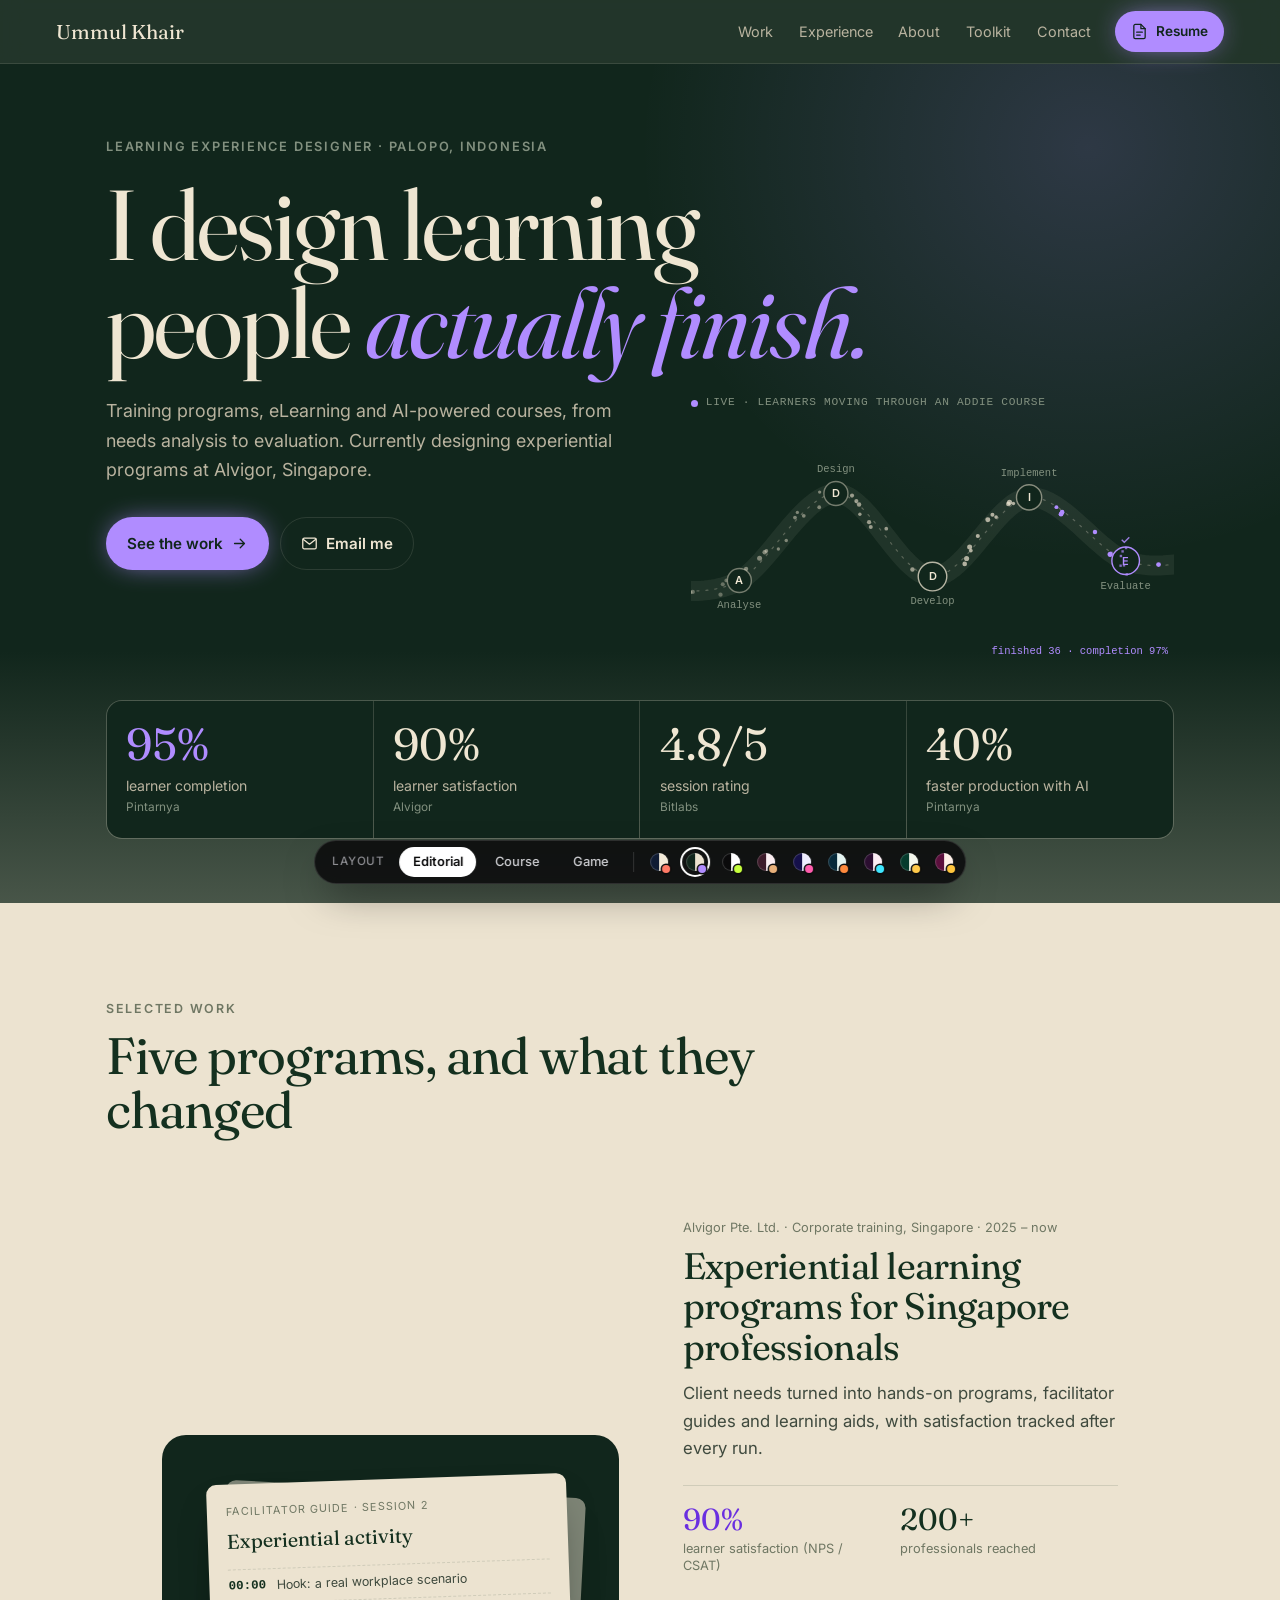
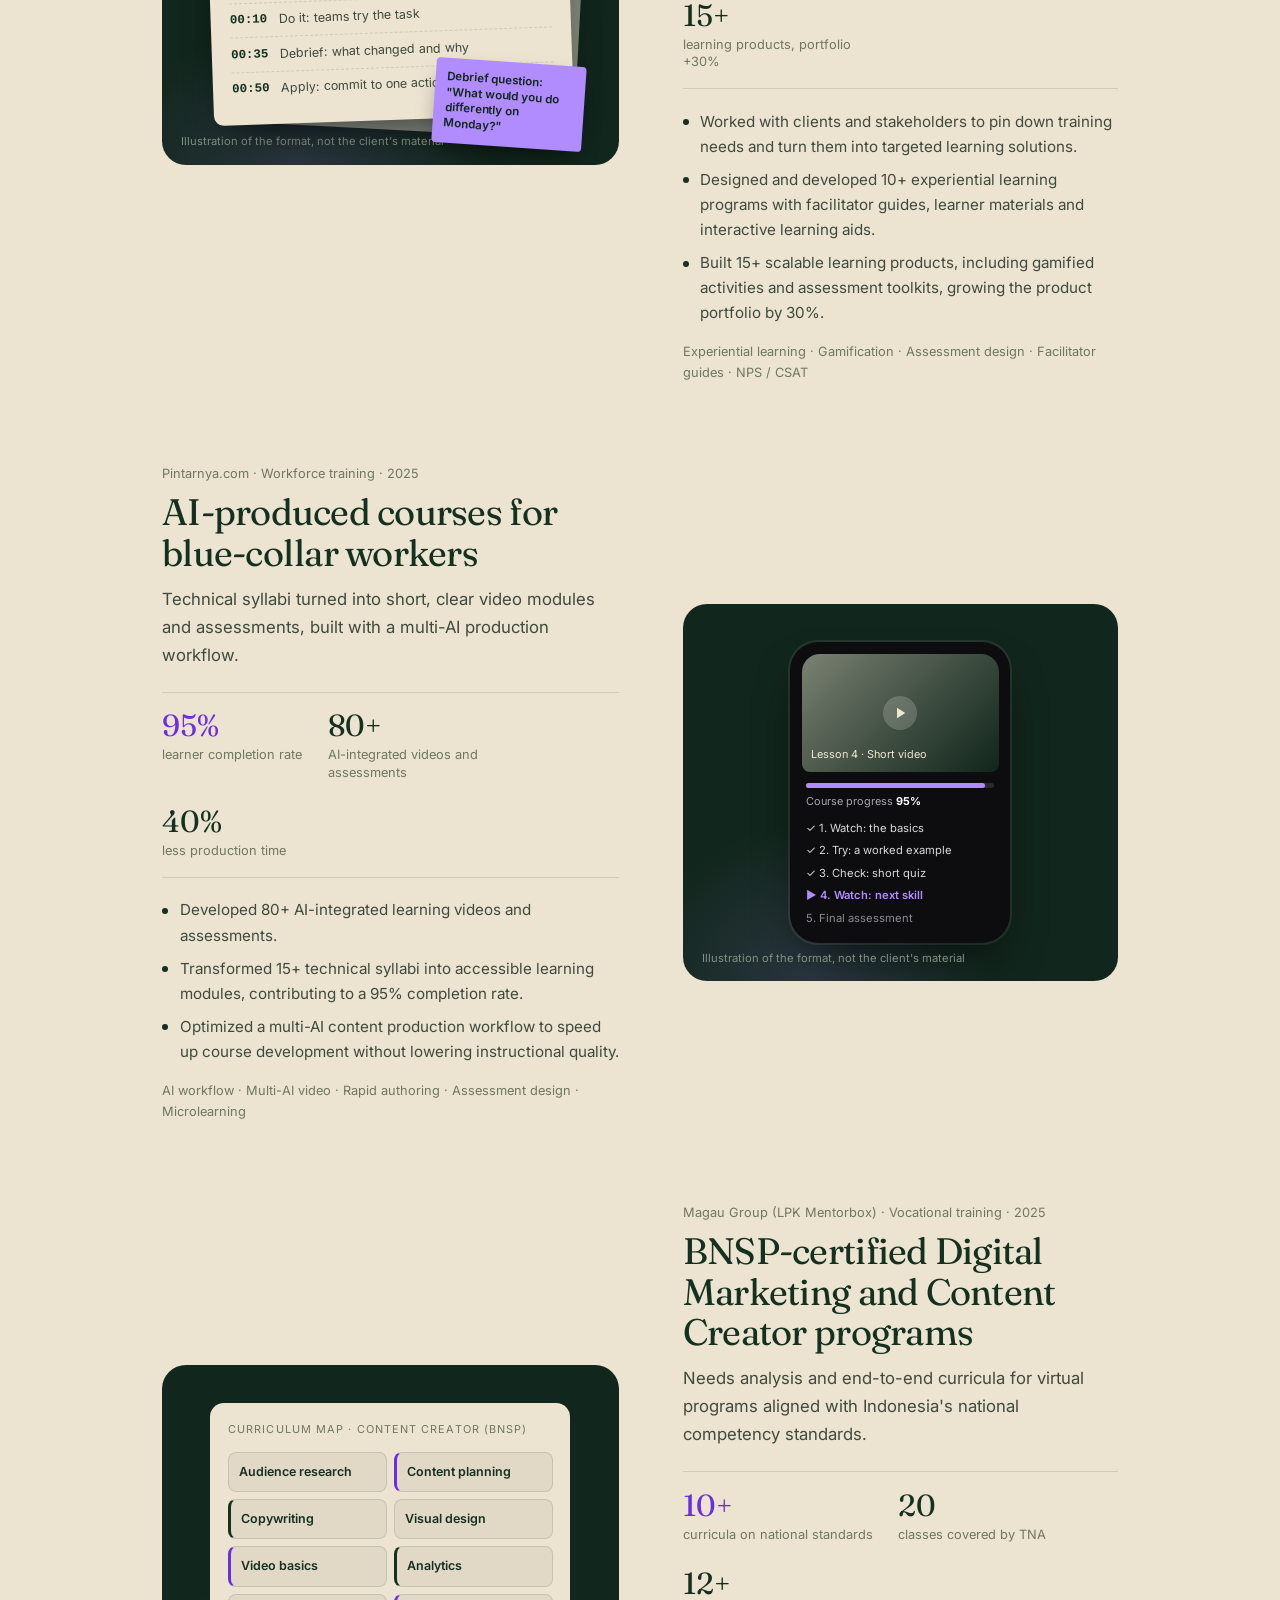
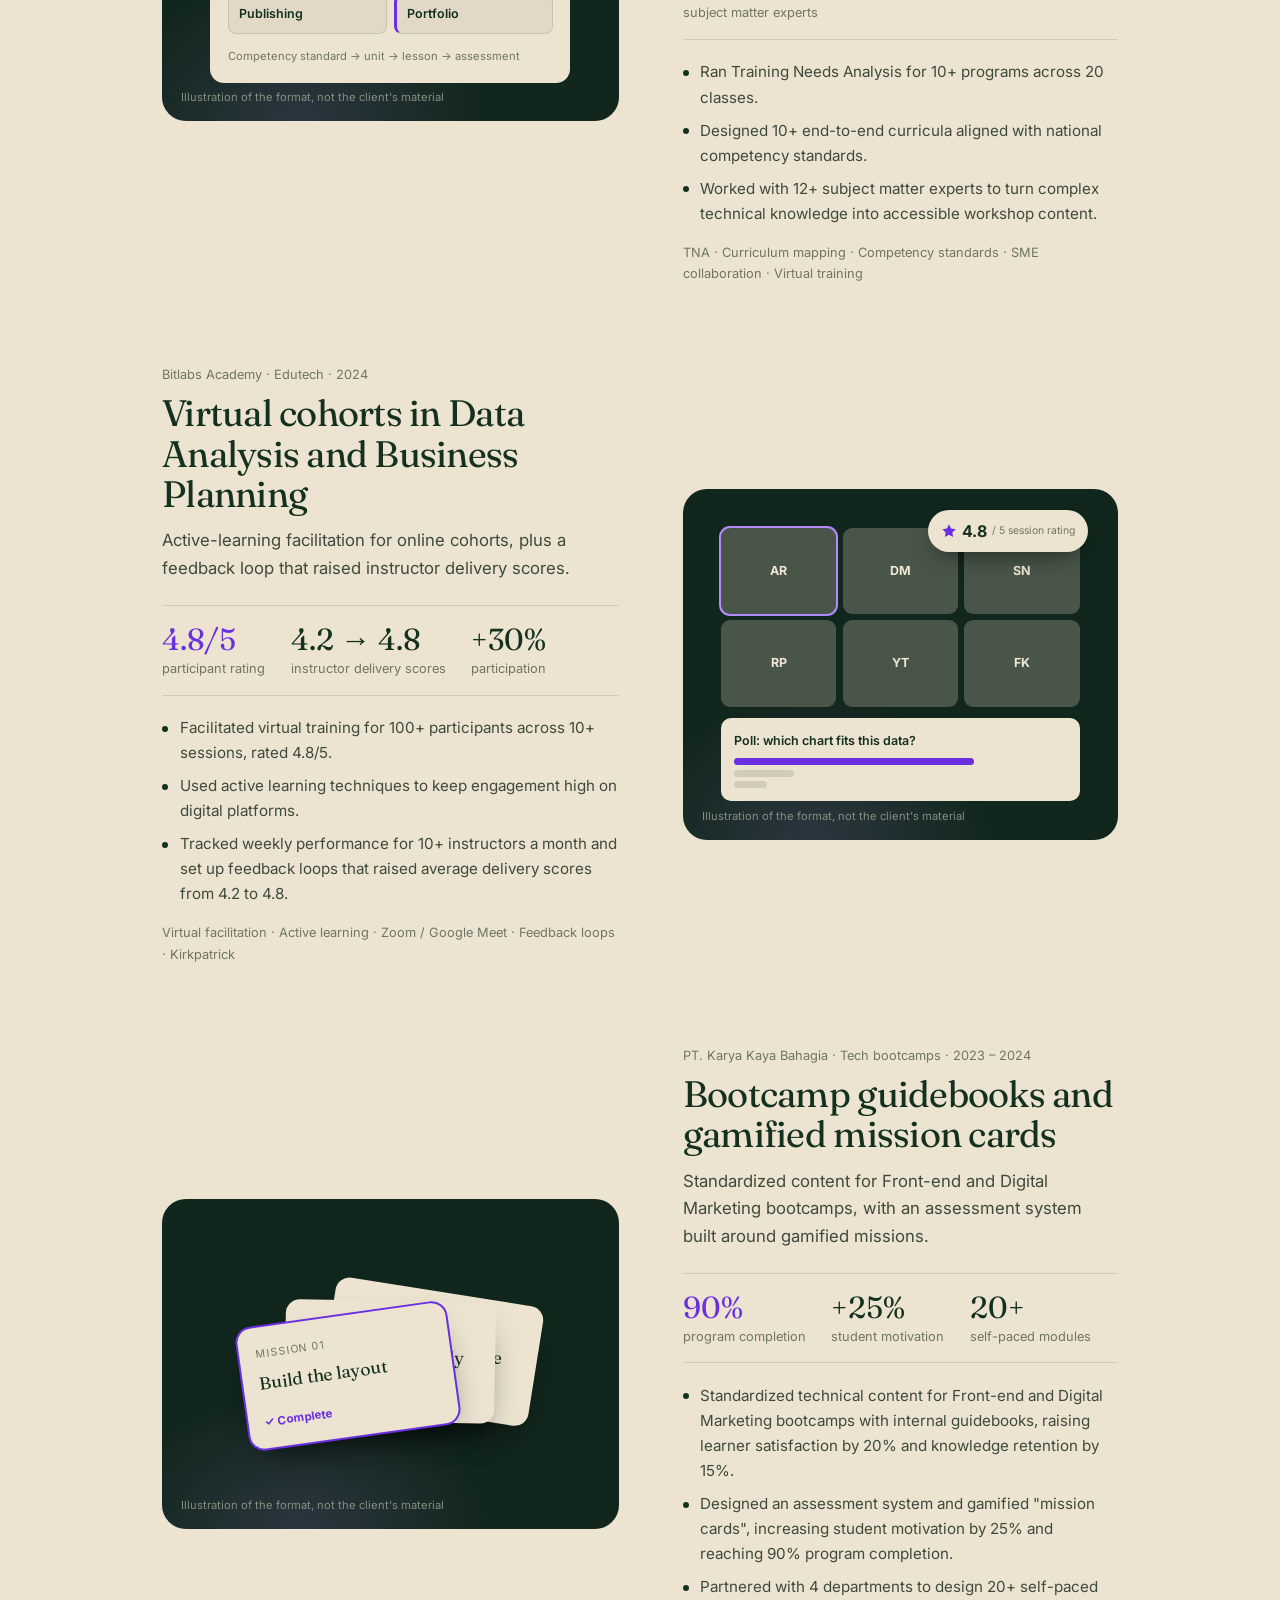
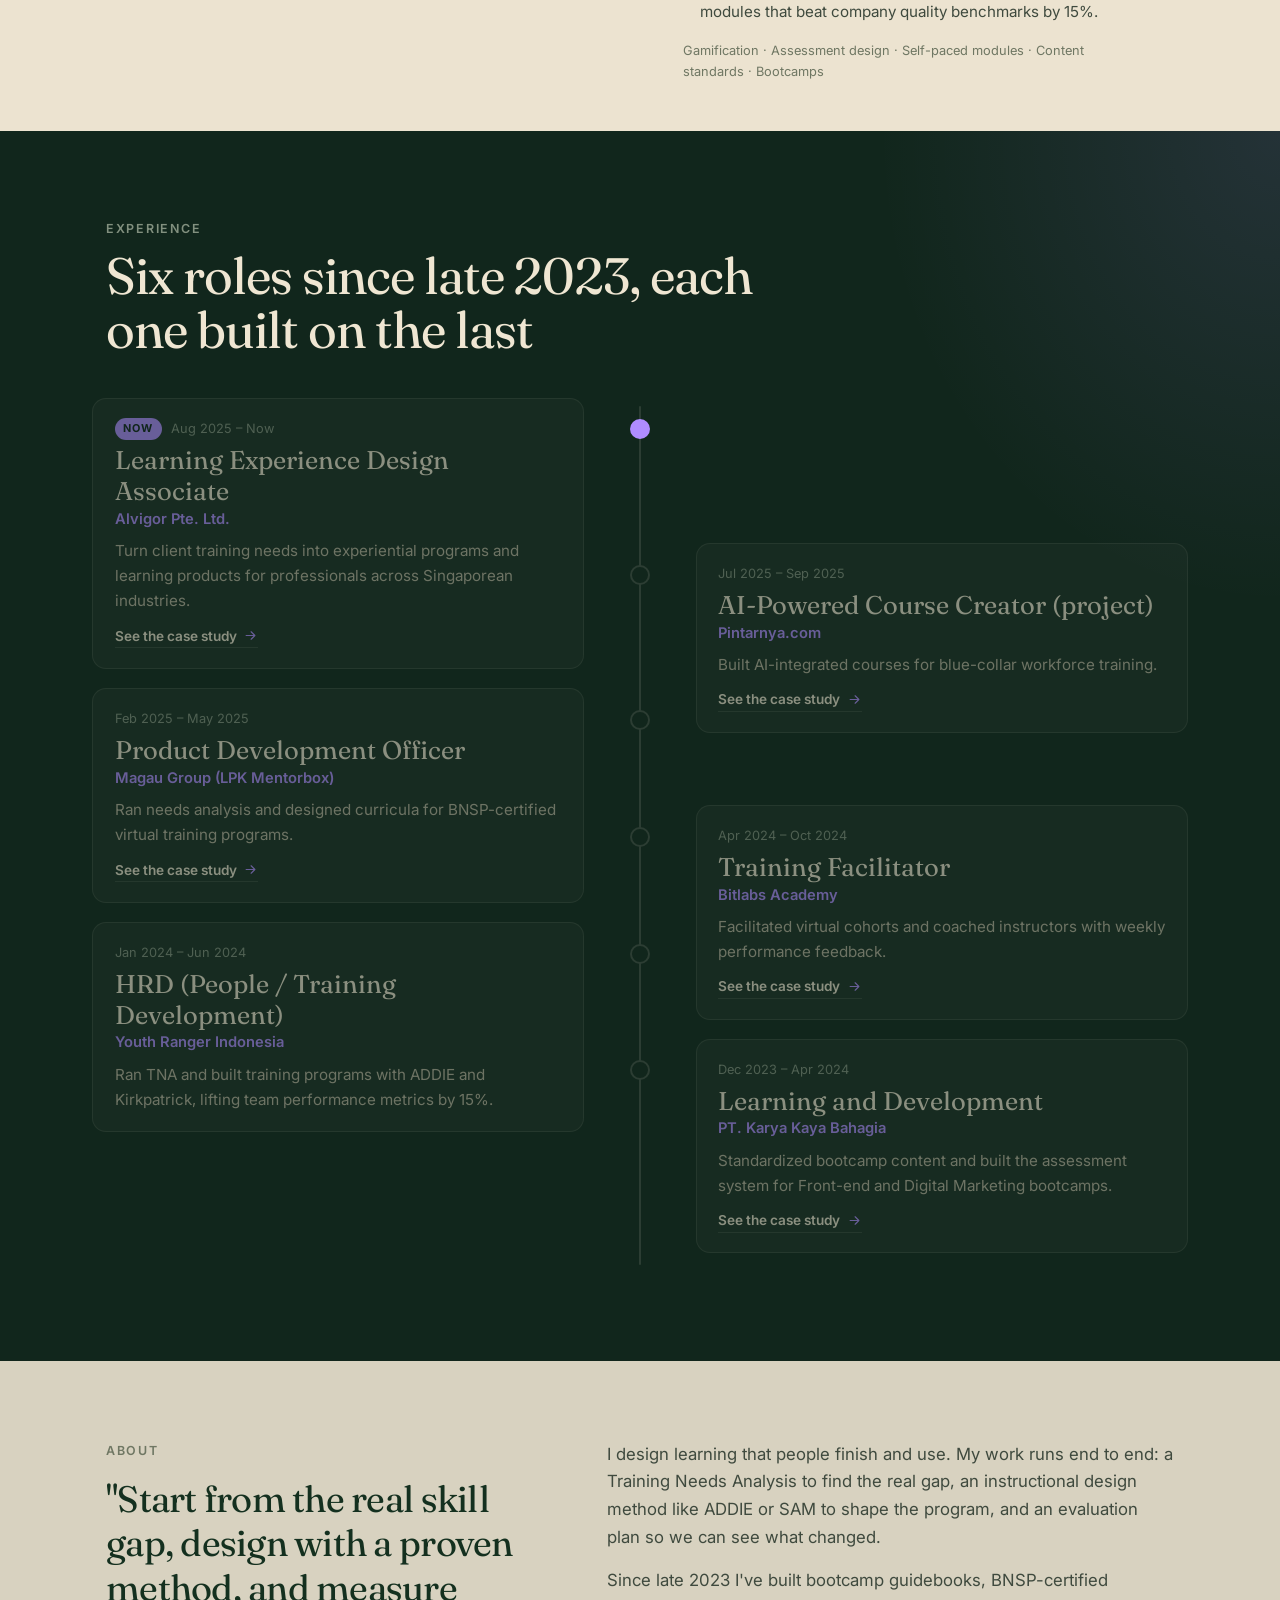
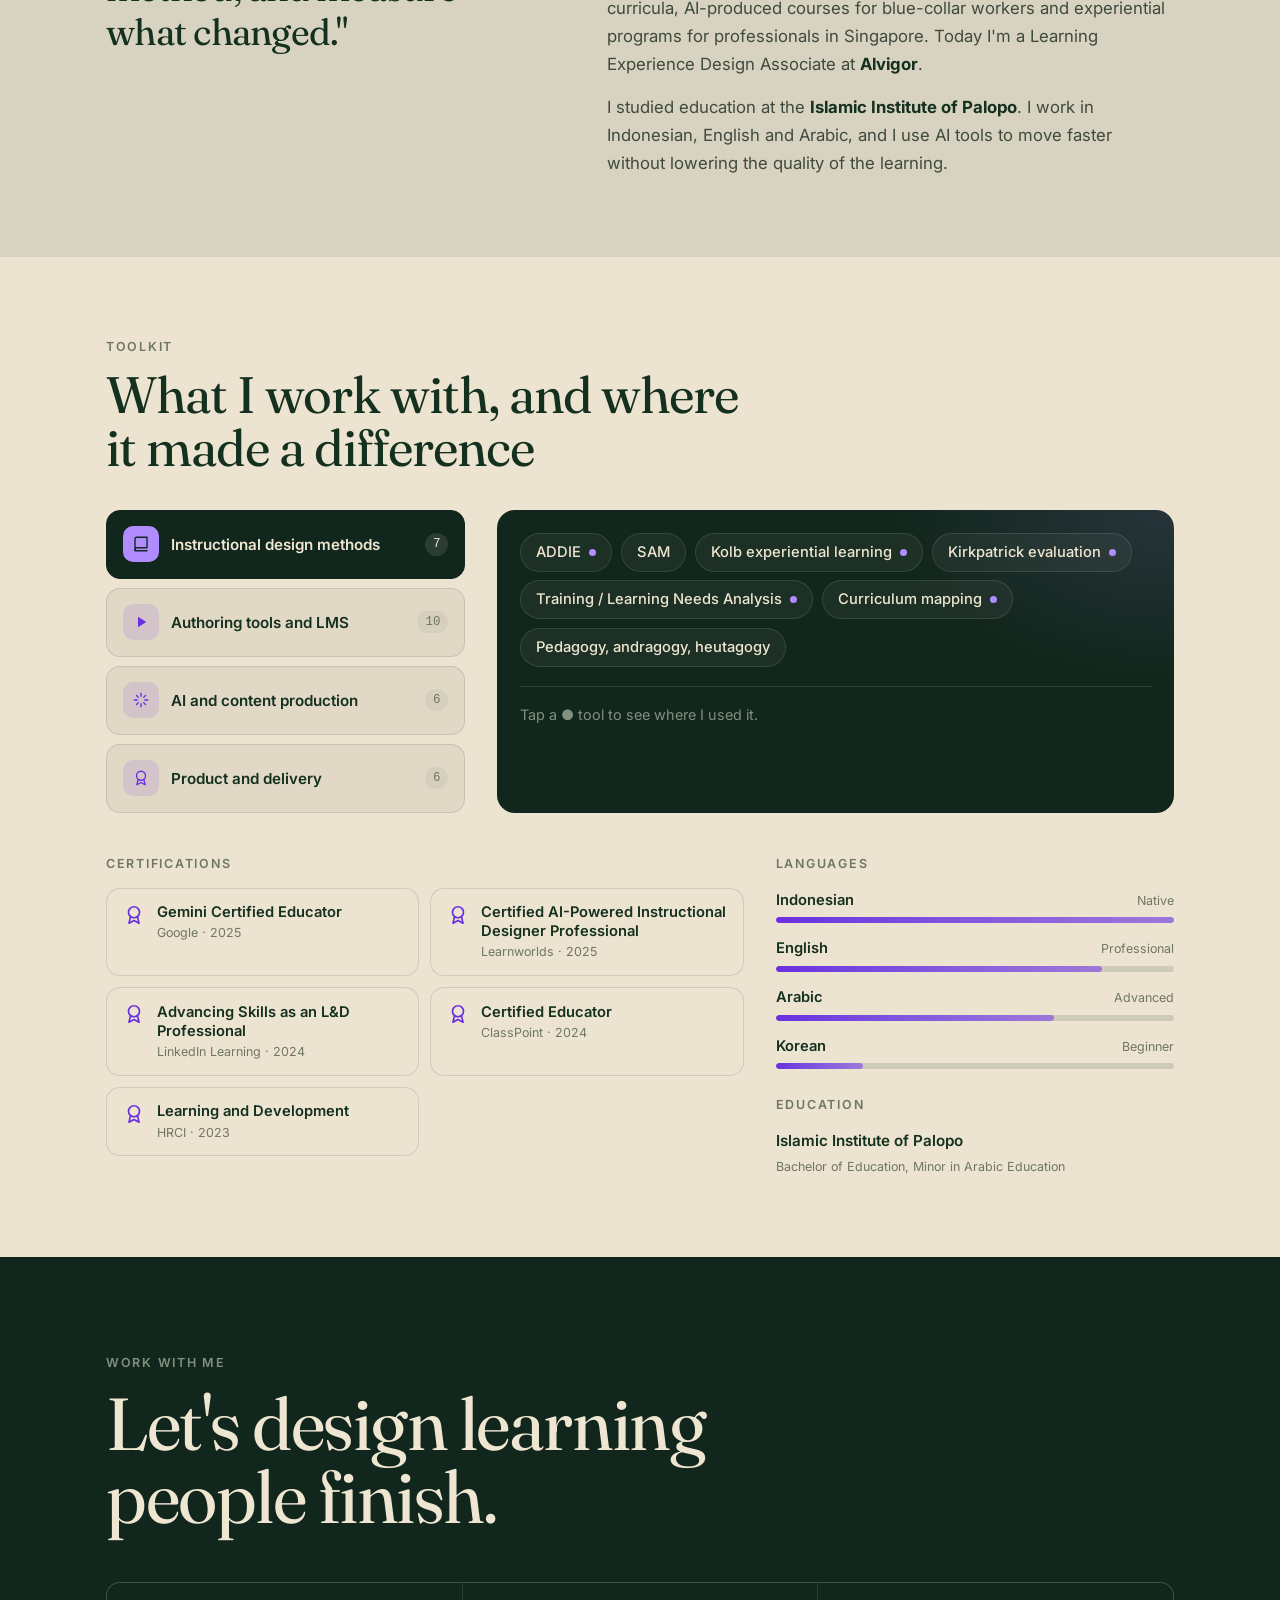
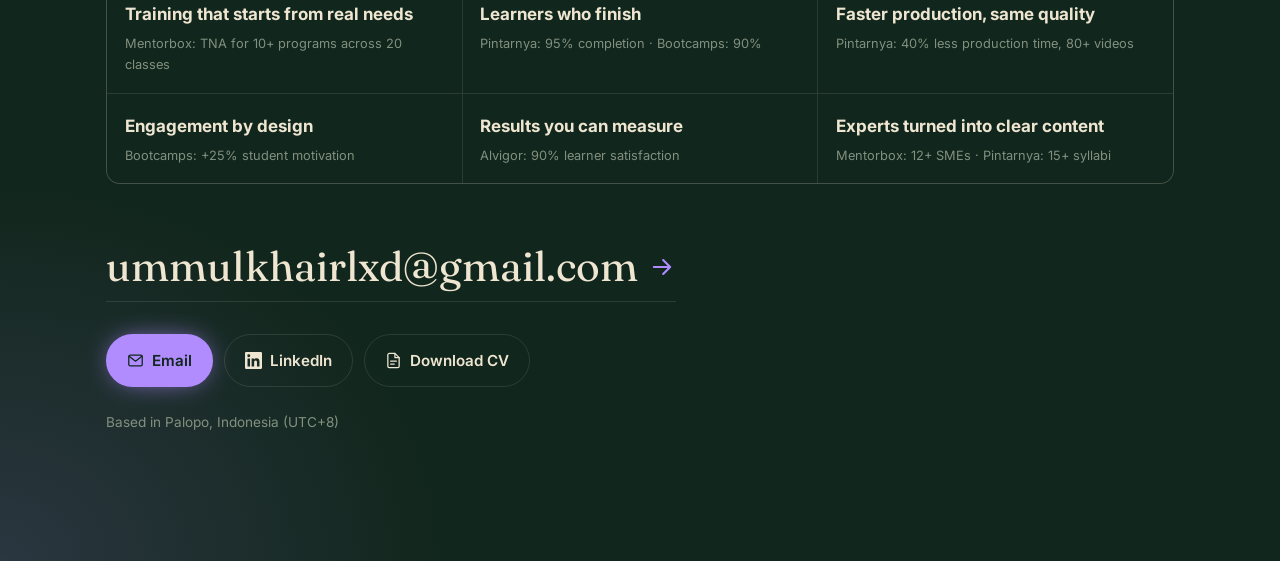
==== index.html @ d89ae387 "Ummul Khair portfolio: Editorial, Course and Game layouts with colour themes" ====
<!DOCTYPE html>
<html lang="en">
<head>
<meta charset="utf-8">
<meta name="viewport" content="width=device-width, initial-scale=1, viewport-fit=cover">
<title>Ummul Khair | Learning Experience Designer</title>
<meta name="description" content="Ummul Khair is a learning experience designer who builds training programs, eLearning and AI-powered courses, from needs analysis to evaluation, with 95% completion and 90% learner satisfaction on recent programs.">
<meta name="author" content="Ummul Khair">
<meta property="og:type" content="website">
<meta property="og:title" content="Ummul Khair | Learning Experience Designer">
<meta property="og:description" content="Ummul Khair is a learning experience designer who builds training programs, eLearning and AI-powered courses, from needs analysis to evaluation, with 95% completion and 90% learner satisfaction on recent programs.">
<meta name="theme-color" content="#11261c">
<script>try{var m=location.search.match(/[?&]palette=([a-z]+)/),p=m?m[1]:localStorage.getItem("palette");if(p)document.documentElement.dataset.palette=p}catch(e){}</script>
<link rel="icon" href="favicon.svg" type="image/svg+xml">
<link rel="preconnect" href="https://fonts.googleapis.com">
<link rel="preconnect" href="https://fonts.gstatic.com" crossorigin>
<link href="https://fonts.googleapis.com/css2?family=Fraunces:opsz,wght@9..144,400;9..144,600&family=Inter:wght@400;500;600;700&display=swap" rel="stylesheet">
<link rel="stylesheet" href="assets/css/tokens.css?v=14">
<link rel="stylesheet" href="assets/css/editorial.css?v=14">
</head>
<body data-page="index">
<a class="skip" href="#main">Skip to content</a>
<div id="app" class="editorial"></div>
<noscript><p style="text-align:center;padding:2rem">This site needs JavaScript to show its content. Email <a href="mailto:ummulkhairlxd@gmail.com">ummulkhairlxd@gmail.com</a>.</p></noscript>
<script src="assets/js/content.js?v=14" defer></script>
<script src="assets/js/kit.js?v=14" defer></script>
<script src="assets/js/editorial.js?v=14" defer></script>
<script src="assets/js/pathfx.js?v=14" defer></script>
<script src="assets/js/switcher.js?v=14" defer></script>
</body>
</html>
---- assets/css/tokens.css ----
/* Shared colour themes for every layout. Each palette: ~90% a dark and a light colour, ~10% one accent.
   --sig-d is the accent on dark surfaces, --sig-l the accent on light ones. Switch with data-palette on <html>. */
:root,:root[data-palette="forest"]{--dark:#11261c;--light:#ece3d0;--sig-d:#b08cff;--sig-l:#6a2fe0;--d-head:#efe6d2;--d-text:#b9b39f;--d-dim:#82907f;--l-head:#14301f;--l-text:#3f4a3e;--l-dim:#6f7763}
:root[data-palette="navy"]{--dark:#0f1b33;--light:#f3ead8;--sig-d:#ff7a66;--sig-l:#d24a33;--d-head:#f3ead8;--d-text:#b8bccb;--d-dim:#7f88a0;--l-head:#0f1b33;--l-text:#3e4659;--l-dim:#6e7486}
:root[data-palette="mulberry"]{--dark:#3d1a2a;--light:#fbedf1;--sig-d:#e8b07a;--sig-l:#94592a;--d-head:#fbedf1;--d-text:#e2c3cf;--d-dim:#b38f9e;--l-head:#3d1a2a;--l-text:#5c3444;--l-dim:#7d5666}
:root[data-palette="indigo"]{--dark:#15104a;--light:#efedff;--sig-d:#ff5cad;--sig-l:#c8166e;--d-head:#efedff;--d-text:#bfbcd7;--d-dim:#9390b3;--l-head:#15104a;--l-text:#3c386b;--l-dim:#68648f}
:root[data-palette="ocean"]{--dark:#06293a;--light:#e5f5f2;--sig-d:#ff8a3d;--sig-l:#b8400b;--d-head:#e5f5f2;--d-text:#b4c8ca;--d-dim:#879fa5;--l-head:#06293a;--l-text:#2e4e5b;--l-dim:#526e79}
:root[data-palette="plum"]{--dark:#2b0e30;--light:#fcedf4;--sig-d:#3ee6ff;--sig-l:#0b6f86;--d-head:#fcedf4;--d-text:#cebcc9;--d-dim:#a48fa2;--l-head:#2b0e30;--l-text:#513653;--l-dim:#7a637a}
:root[data-palette="emerald"]{--dark:#053b2d;--light:#f4f7ec;--sig-d:#ffc94a;--sig-l:#8a5d00;--d-head:#f4f7ec;--d-text:#bfcec2;--d-dim:#90a89c;--l-head:#053b2d;--l-text:#305d4f;--l-dim:#51776a}
:root[data-palette="raspberry"]{--dark:#5c0f3d;--light:#fff0e8;--sig-d:#ffc53d;--sig-l:#9a5200;--d-head:#fff0e8;--d-text:#dbbfc2;--d-dim:#bb92a0;--l-head:#5c0f3d;--l-text:#79385c;--l-dim:#935c77}
:root[data-palette="mono"]{--dark:#0a0a0b;--light:#ffffff;--sig-d:#c6ff3d;--sig-l:#4d7c0f;--d-head:#f5f5f5;--d-text:#a8a8ad;--d-dim:#707076;--l-head:#0a0a0b;--l-text:#3b3b40;--l-dim:#76767c}
:root{
  --m2:color-mix(in oklab,var(--dark) 72%,var(--light));
  --m3:color-mix(in oklab,var(--dark) 48%,var(--light));
  --m5:color-mix(in oklab,var(--dark) 10%,var(--light));
  --d-line:color-mix(in srgb,var(--d-head) 12%,transparent);
  --l-line:color-mix(in srgb,var(--l-head) 13%,transparent);
  --d-raise:color-mix(in srgb,var(--d-head) 5%,transparent);
  --l-raise:color-mix(in srgb,var(--l-head) 5%,transparent);
}

/* the review bar: switch layout and colour theme (shared by all four layouts) */
.lay-bar{position:fixed;left:50%;bottom:16px;z-index:200;transform:translateX(-50%);display:flex;align-items:center;gap:.35rem;max-width:calc(100% - 24px);
  padding:.35rem;border-radius:999px;background:color-mix(in srgb,#0b0b0c 88%,transparent);border:1px solid rgba(255,255,255,.12);
  box-shadow:0 18px 40px -12px rgba(0,0,0,.55);backdrop-filter:blur(10px);-webkit-backdrop-filter:blur(10px);
  font:500 .8rem/1 Inter,system-ui,sans-serif;color:#e8e8e8;overflow-x:auto;scrollbar-width:none}
.lay-bar::-webkit-scrollbar{display:none}
.lay-bar .lb-k{padding:0 .5rem 0 .7rem;color:#8d8d92;white-space:nowrap;font-size:.72rem;text-transform:uppercase;letter-spacing:.08em}
.lay-bar a{flex:none;padding:.55rem .85rem;border-radius:999px;color:#cfcfd3;text-decoration:none;white-space:nowrap}
.lay-bar a:hover{background:rgba(255,255,255,.08);color:#fff}
.lay-bar a[aria-current="page"]{background:#fff;color:#0b0b0c;font-weight:600}
.lay-bar .lb-sep{flex:none;width:1px;height:20px;margin:0 .3rem;background:rgba(255,255,255,.14)}
.lay-bar button{flex:none;display:grid;place-items:center;width:30px;height:30px;padding:0;border-radius:50%;border:2px solid transparent;background:none;cursor:pointer}
.lay-bar button[aria-pressed="true"]{border-color:#fff}
.lay-bar button i{display:block;width:18px;height:18px;border-radius:50%;background:linear-gradient(90deg,var(--d) 0 50%,var(--l) 50% 100%);box-shadow:inset 0 0 0 1px rgba(255,255,255,.2);position:relative}
.lay-bar button i::after{content:"";position:absolute;right:-2px;bottom:-2px;width:8px;height:8px;border-radius:50%;background:var(--s);box-shadow:0 0 0 1.5px #0b0b0c}
@media (max-width:560px){.lay-bar .lb-k{display:none}.lay-bar a{padding:.5rem .65rem}}

/* "Learning path" animation (pathfx.js) on the Course, Editorial and Game layouts */
.lp-wrap{position:relative;margin:1.6rem 0;cursor:crosshair}
.lp-wrap canvas{display:block;width:100%;height:190px}
.lp-cap{display:flex;align-items:center;gap:.5rem;margin:0 0 .4rem;font:500 .7rem/1.2 ui-monospace,"SF Mono",Menlo,Consolas,monospace;letter-spacing:.06em;text-transform:uppercase;color:var(--d-dim)}
.lp-cap i{width:7px;height:7px;border-radius:50%;background:var(--sig-d);box-shadow:0 0 0 0 color-mix(in srgb,var(--sig-d) 60%,transparent);animation:lp-live 2s infinite}
@keyframes lp-live{70%{box-shadow:0 0 0 7px transparent}100%{box-shadow:0 0 0 0 transparent}}
.lp-ed{margin:2.6rem 0 1.4rem}
.lp-ed canvas{height:220px}
.lp-course{margin:1.4rem 0 1.6rem}
.lp-course canvas{height:170px}
.lp-game{margin:2.4rem 0 0;padding:1rem 1.1rem .8rem;border-radius:16px;border:1px solid var(--d-line);background:var(--d-raise)}
@media (max-width:560px){.lp-wrap canvas,.lp-ed canvas{height:160px}}
@media (prefers-reduced-motion:reduce){.lp-cap i{animation:none}}

/* Emerald theme: buttons are a bright white that stands out on the green; pink stays the accent everywhere else */
:root[data-palette="emerald"]{--btn:#ffffff;--btn-ink:#053b2d;--btn-glow:0 0 0 1px rgba(255,255,255,.9),0 10px 30px -8px rgba(255,255,255,.55)}
:root[data-palette="emerald"] :is(.e-btn.accent,.c-top .btn.primary,.intro .btn.primary,.cert .btn.primary,.gbtn.accent,.m-links a:first-child,.c-primary,.tb-cv){
  background:var(--btn);border-color:var(--btn);color:var(--btn-ink);box-shadow:var(--btn-glow);font-weight:700}
:root[data-palette="emerald"] .gbtn.accent{box-shadow:0 4px 0 #b8cbbf,0 0 28px -6px rgba(255,255,255,.6)}
:root[data-palette="emerald"] :is(.e-btn.accent,.c-top .btn.primary,.intro .btn.primary,.cert .btn.primary,.gbtn.accent,.m-links a:first-child,.c-primary,.tb-cv):hover{background:#fff;filter:none;box-shadow:0 0 0 1px #fff,0 14px 36px -8px rgba(255,255,255,.75)}
/* white buttons that sit on a light surface get an emerald outline so they still stand out */
:root[data-palette="emerald"] :is(.btn.primary,.g-card .gbtn.accent):not(.c-top .btn.primary):not(.intro .btn.primary):not(.cert .btn.primary){
  background:#fff;border:1.5px solid var(--dark);color:var(--dark);font-weight:700;box-shadow:0 4px 0 var(--dark),0 10px 24px -12px rgba(5,59,45,.45)}
---- assets/css/editorial.css ----
/* Editorial layout: serif headlines, alternating dark (60%) and light (30%) bands, accent (10%) on actions and key numbers. */
*,*::before,*::after{box-sizing:border-box}
html{scroll-behavior:smooth;scroll-padding-top:70px;-webkit-text-size-adjust:100%}
body{margin:0;background:var(--light);color:var(--l-text);font:400 17px/1.65 Inter,system-ui,sans-serif;-webkit-font-smoothing:antialiased}
a{color:inherit;text-decoration:none}
h1,h2,h3,p,dl,dd,dt,blockquote,figure{margin:0}
ul,ol{margin:0;padding:0;list-style:none}
svg{width:18px;height:18px;flex:none}
:focus-visible{outline:2px solid var(--sig-l);outline-offset:3px;border-radius:4px}
.skip{position:absolute;left:-999px;top:10px;z-index:300;padding:.5rem 1rem;border-radius:6px;background:var(--sig-d);color:var(--dark);font-weight:600}
.skip:focus{left:10px}
.serif,h1,h2,.case h3,blockquote{font-family:Fraunces,Georgia,serif;font-weight:400;letter-spacing:-.02em}
.in{max-width:1180px;margin:0 auto;padding:0 clamp(20px,5vw,56px)}
.dark{background:var(--dark);color:var(--d-text)}
.light{background:var(--light)}

/* nav */
.e-nav{position:sticky;top:0;z-index:50;display:flex;align-items:center;gap:1.5rem;height:64px;padding:0 clamp(20px,5vw,56px);background:color-mix(in srgb,var(--dark) 92%,transparent);backdrop-filter:blur(10px);-webkit-backdrop-filter:blur(10px);color:var(--d-head);border-bottom:1px solid var(--d-line)}
.e-name{font-family:Fraunces,Georgia,serif;font-size:1.25rem}
.e-nav nav{margin-left:auto;display:flex;gap:1.6rem;font-size:.9rem;color:var(--d-text)}
.e-nav nav a:hover{color:var(--d-head)}
@media (max-width:720px){.e-nav nav{display:none}.e-nav .e-btn{margin-left:auto}}

/* buttons */
.e-btn{display:inline-flex;align-items:center;gap:.5rem;padding:.8rem 1.25rem;border-radius:999px;font-weight:600;font-size:.95rem;border:1px solid transparent;transition:transform .2s,filter .2s,border-color .2s}
.e-btn.sm{padding:.5rem .95rem;font-size:.85rem}
.e-btn.accent{background:var(--sig-d);color:var(--dark);box-shadow:0 0 28px -8px var(--sig-d)}
.e-btn.accent:hover{filter:brightness(1.08);transform:translateY(-1px)}
.e-btn.ghost{border-color:var(--d-line);color:var(--d-head)}
.e-btn.ghost:hover{border-color:var(--d-head)}
.e-btn svg{width:17px;height:17px}

/* hero */
.e-hero{position:relative;overflow:hidden;padding:clamp(4rem,10vw,8rem) 0 4rem;
  background-image:radial-gradient(50% 70% at 85% 10%,color-mix(in srgb,var(--sig-d) 18%,transparent),transparent 70%),
                   linear-gradient(in oklab 180deg,var(--dark) 70%,var(--m2) 100%)}
.kick{font-size:.8rem;font-weight:600;text-transform:uppercase;letter-spacing:.14em;color:var(--d-dim)}
.e-hero h1{margin-top:1.2rem;max-width:14ch;font-size:clamp(2.8rem,8vw,6.2rem);line-height:.98;color:var(--d-head)}
.e-hero h1 em{font-style:italic;color:var(--sig-d)}
.e-hero .sub{margin-top:1.6rem;max-width:36rem;font-size:1.12rem}
.ctas{display:flex;flex-wrap:wrap;gap:.7rem;margin-top:2rem}
.big{display:grid;grid-template-columns:repeat(4,1fr);gap:1px;margin-top:4rem;border-radius:16px;overflow:hidden;background:var(--d-line);border:1px solid var(--d-line)}
@media (max-width:820px){.big{grid-template-columns:1fr 1fr}}
.big div{padding:1.3rem 1.2rem;background:var(--dark)}
.big dt{font-family:Fraunces,Georgia,serif;font-size:clamp(2rem,4vw,2.8rem);line-height:1;color:var(--d-head)}
.big div:first-child dt{color:var(--sig-d)}
.big dd{margin-top:.5rem;font-size:.88rem;color:var(--d-text)}
.big small{display:block;font-size:.74rem;color:var(--d-dim)}

/* section heads */
.sec-k{font-size:.78rem;font-weight:600;text-transform:uppercase;letter-spacing:.14em;color:var(--l-dim)}
.dark .sec-k{color:var(--d-dim)}
.sec-h{margin-top:.6rem;max-width:20ch;font-size:clamp(2rem,4.5vw,3.2rem);line-height:1.05;color:var(--l-head)}

/* work */
.e-work{padding:6rem 0 3rem}
.case{display:grid;gap:2.5rem;align-items:center;margin-top:5rem}
@media (min-width:900px){.case{grid-template-columns:1.05fr 1fr;gap:4rem}.case.flip .case-art{order:2}}
.case-art{position:relative;display:grid;place-items:center;min-height:330px;padding:2.4rem;border-radius:24px;background:var(--dark);overflow:hidden;
  background-image:radial-gradient(60% 60% at 30% 100%,color-mix(in srgb,var(--sig-d) 16%,transparent),transparent 70%)}
.case-art figcaption{position:absolute;left:1.2rem;bottom:.9rem;font-size:.7rem;color:var(--d-dim)}
.ck{font-size:.8rem;color:var(--l-dim)}
.case h3{margin-top:.5rem;font-size:clamp(1.6rem,3vw,2.3rem);line-height:1.1;color:var(--l-head)}
.cs{margin-top:.8rem;font-size:1.05rem}
.cn{display:flex;flex-wrap:wrap;gap:1.6rem;margin-top:1.4rem;padding:1.1rem 0;border-top:1px solid var(--l-line);border-bottom:1px solid var(--l-line)}
.cn dt{font-family:Fraunces,Georgia,serif;font-size:1.9rem;line-height:1;color:var(--l-head)}
.cn .key dt{color:var(--sig-l)}
.cn dd{margin-top:.35rem;max-width:12rem;font-size:.8rem;line-height:1.35;color:var(--l-dim)}
.cb{display:grid;gap:.5rem;margin-top:1.2rem;font-size:.95rem}
.cb li{position:relative;padding-left:1.1rem}
.cb li::before{content:"";position:absolute;left:0;top:.7em;width:6px;height:6px;border-radius:50%;background:var(--l-head)}
.ct{margin-top:1rem;font-size:.8rem;color:var(--l-dim)}

/* artifacts (drawn with CSS) */
.art{position:relative;width:100%;max-width:360px;font-size:.78rem;color:var(--l-text)}
.art-guide .paper{position:relative;z-index:1;padding:1.2rem;border-radius:10px;background:var(--light);box-shadow:0 20px 40px -18px rgba(0,0,0,.6);transform:rotate(-2deg)}
.art-guide .paper.back{position:absolute;inset:10px -10px -10px 10px;z-index:0;transform:rotate(3deg);opacity:.5}
.art-guide .pk{font-size:.68rem;text-transform:uppercase;letter-spacing:.1em;color:var(--l-dim)}
.art-guide .pt{margin:.2rem 0 .7rem;font-family:Fraunces,Georgia,serif;font-size:1.25rem;color:var(--l-head)}
.art-guide .row{display:flex;gap:.7rem;padding:.4rem 0;border-top:1px dashed var(--l-line)}
.art-guide .row b{font-family:ui-monospace,Menlo,monospace;color:var(--l-head)}
.art-guide .note{position:absolute;z-index:2;right:-14px;bottom:-26px;width:150px;padding:.7rem;border-radius:4px;background:var(--sig-d);color:var(--dark);font-weight:600;font-size:.72rem;line-height:1.35;transform:rotate(4deg);box-shadow:0 10px 24px -10px rgba(0,0,0,.6)}
.art-phone .phone{width:220px;margin:0 auto;padding:.7rem;border-radius:28px;background:#0d0d0f;box-shadow:0 0 0 2px rgba(255,255,255,.08),0 24px 50px -20px rgba(0,0,0,.8)}
.art-phone .vid{position:relative;display:grid;place-items:center;height:118px;border-radius:18px 18px 8px 8px;background:linear-gradient(135deg,var(--m3),var(--dark));color:var(--d-head)}
.art-phone .vid svg{width:34px;height:34px;padding:8px;border-radius:50%;background:rgba(255,255,255,.18)}
.art-phone .cap{position:absolute;left:.6rem;bottom:.5rem;font-size:.68rem;color:var(--d-head)}
.art-phone .pbar{height:5px;margin:.7rem .3rem .3rem;border-radius:9px;background:rgba(255,255,255,.12)}
.art-phone .pbar i{display:block;width:95%;height:100%;border-radius:9px;background:var(--sig-d)}
.art-phone .pl{padding:0 .3rem;font-size:.68rem;color:#a7a7ad}
.art-phone .pl b{color:#fff}
.art-phone ul{margin-top:.5rem;padding:0 .3rem .3rem;display:grid;gap:.25rem;font-size:.7rem;color:#8b8b90}
.art-phone li.ok{color:#d9d9dc}
.art-phone li.now{color:var(--sig-d);font-weight:600}
.art-map{padding:1.1rem;border-radius:14px;background:var(--light)}
.art-map .mk{font-size:.68rem;text-transform:uppercase;letter-spacing:.1em;color:var(--l-dim)}
.art-map .grid{display:grid;grid-template-columns:repeat(2,1fr);gap:.45rem;margin:.8rem 0}
.art-map .grid span{padding:.55rem .6rem;border-radius:8px;font-weight:600;color:var(--l-head);background:var(--l-raise);border:1px solid var(--l-line)}
.art-map .grid .c1{border-left:3px solid var(--sig-l)}
.art-map .grid .c2{border-left:3px solid var(--l-head)}
.art-map .mf{font-size:.7rem;color:var(--l-dim)}
.art-call .tiles{display:grid;grid-template-columns:repeat(3,1fr);gap:.4rem}
.art-call .tiles span{display:grid;place-items:center;aspect-ratio:4/3;border-radius:9px;background:var(--m2);color:var(--d-head);font-weight:700}
.art-call .tiles .spk{box-shadow:0 0 0 2px var(--sig-d)}
.art-call .rate{position:absolute;right:-8px;top:-18px;display:flex;align-items:center;gap:.3rem;padding:.5rem .8rem;border-radius:999px;background:var(--light);color:var(--l-head);box-shadow:0 10px 24px -10px rgba(0,0,0,.6)}
.art-call .rate svg{color:var(--sig-l);width:16px;height:16px}
.art-call .rate b{font-size:1rem}
.art-call .rate small{color:var(--l-dim)}
.art-call .poll{margin-top:.7rem;padding:.8rem;border-radius:10px;background:var(--light)}
.art-call .poll p{font-weight:600;color:var(--l-head);margin-bottom:.4rem}
.art-call .poll i{display:block;height:7px;margin-top:.3rem;border-radius:9px;width:var(--w);background:var(--l-line)}
.art-call .poll i:first-of-type{background:var(--sig-l)}
.art-cards{height:240px}
.art-cards .mc{position:absolute;left:50%;top:50%;width:210px;padding:1rem;border-radius:14px;background:var(--light);color:var(--l-head);box-shadow:0 18px 36px -16px rgba(0,0,0,.7)}
.art-cards .mc small{font-size:.66rem;text-transform:uppercase;letter-spacing:.1em;color:var(--l-dim)}
.art-cards .mc b{display:block;margin:.3rem 0 .9rem;font-family:Fraunces,Georgia,serif;font-size:1.1rem;font-weight:400}
.art-cards .mc span{font-size:.72rem;font-weight:700;color:var(--sig-l)}
.art-cards .m3{transform:translate(-30%,-60%) rotate(9deg)}
.art-cards .m2{transform:translate(-50%,-52%) rotate(1deg)}
.art-cards .m1{transform:translate(-70%,-40%) rotate(-8deg);box-shadow:0 0 0 2px var(--sig-l),0 18px 36px -16px rgba(0,0,0,.7)}

/* about + experience */
.e-about{padding:5rem 0;background:color-mix(in oklab,var(--light) 92%,var(--dark))}
.two{display:grid;gap:2rem}
@media (min-width:900px){.two{grid-template-columns:1fr 1.3fr;gap:4rem}}
blockquote{margin-top:1rem;font-size:clamp(1.6rem,3vw,2.3rem);line-height:1.2;color:var(--l-head)}
.prose{display:grid;gap:1rem;font-size:1.05rem}
.prose b{color:var(--l-head)}
.xp{margin-top:1.2rem;border-top:1px solid var(--l-line)}
.xp li{display:grid;gap:.3rem 2rem;padding:1.1rem 0;border-bottom:1px solid var(--l-line)}
@media (min-width:900px){.xp li{grid-template-columns:11rem 1fr 1.3fr}}
.xp .xw{font-size:.82rem;color:var(--l-dim)}
.xp .xr b{display:block;color:var(--l-head)}
.xp .xr{font-size:.92rem}
.xp .xt{font-size:.92rem}
.e-about .in + .in{margin-top:4rem}

/* toolkit */
.e-tool{padding:5rem 0}
.cols{display:grid;gap:2rem;margin-top:1.4rem}
@media (min-width:760px){.cols{grid-template-columns:repeat(4,1fr)}.cols.three{grid-template-columns:repeat(3,1fr)}}
.cols.three{margin-top:3rem}
.cols h3{font-size:.95rem;font-weight:600;color:var(--l-head);padding-bottom:.6rem;border-bottom:2px solid var(--l-head)}
.cols ul{margin-top:.7rem;display:grid;gap:.35rem;font-size:.92rem}
.cols .cert li{line-height:1.35}
.cols small{display:block;font-size:.78rem;color:var(--l-dim)}

/* contact */
.e-contact{padding:6rem 0 8rem;background-image:radial-gradient(50% 60% at 0% 100%,color-mix(in srgb,var(--sig-d) 16%,transparent),transparent 70%)}
.e-contact h2{margin-top:.8rem;max-width:16ch;font-size:clamp(2.4rem,6vw,4.6rem);line-height:1;color:var(--d-head)}
.why{display:grid;gap:1px;margin-top:3rem;border-radius:14px;overflow:hidden;background:var(--d-line);border:1px solid var(--d-line)}
@media (min-width:760px){.why{grid-template-columns:repeat(3,1fr)}}
.why div{padding:1.1rem;background:var(--dark)}
.why b{display:block;color:var(--d-head)}
.why small{display:block;margin-top:.3rem;font-size:.8rem;color:var(--d-dim)}
.mail{display:inline-flex;align-items:center;gap:.6rem;margin-top:3rem;font-family:Fraunces,Georgia,serif;font-size:clamp(1.4rem,4vw,2.6rem);color:var(--d-head);border-bottom:1px solid var(--d-line);word-break:break-all}
.mail:hover{border-color:var(--sig-d)}
.mail svg{width:28px;height:28px;color:var(--sig-d)}
.where{margin-top:1.5rem;font-size:.85rem;color:var(--d-dim)}

/* reveal */
[data-reveal]{opacity:0;transform:translateY(20px);transition:opacity .7s ease,transform .8s cubic-bezier(.2,.7,.2,1)}
[data-reveal].in{opacity:1;transform:none}
@media (prefers-reduced-motion:reduce){*{transition:none!important;scroll-behavior:auto!important}[data-reveal]{opacity:1;transform:none}}

/* hero with the Learning path animation: on wide screens it sits beside the intro text instead of on its own row */
.e-hero{padding-top:clamp(3rem,6vw,4.5rem)}
.e-hero .big{margin-top:2.6rem}
@media (min-width:1080px){
  .e-hero .in{display:grid;grid-template-columns:minmax(0,1fr) minmax(0,.9fr);column-gap:3rem;align-items:start;grid-template-rows:auto auto auto 1fr auto}
  .e-hero .in > *{grid-column:1 / -1}
  .e-hero .in > .sub,.e-hero .in > .ctas{grid-column:1}
  .e-hero .in > .lp-ed{grid-column:2;grid-row:3 / span 2;margin:1.6rem 0 0;align-self:stretch;display:flex;flex-direction:column}
  .e-hero .in > .lp-ed canvas{flex:1;height:auto;min-height:170px}
}

/* experience: its own dark band, a timeline whose line fills as you scroll */
.e-xp{padding:5.5rem 0;background-image:radial-gradient(45% 55% at 100% 0%,color-mix(in srgb,var(--sig-d) 12%,transparent),transparent 70%)}
.e-xp .sec-h{color:var(--d-head)}
.tl{position:relative;margin-top:2.6rem;display:grid;gap:1.1rem;padding-left:2.2rem}
.tl::before,.tl::after{content:"";position:absolute;left:9px;top:8px;bottom:8px;width:2px;border-radius:2px;background:var(--d-line)}
.tl::after{background:linear-gradient(var(--sig-d),color-mix(in srgb,var(--sig-d) 40%,transparent));transform-origin:top;transform:scaleY(var(--p));transition:transform .15s linear}
.tl-i{position:relative}
.tl-dot{position:absolute;left:-2.2rem;top:1.35rem;width:20px;height:20px;border-radius:50%;background:var(--dark);border:2px solid var(--d-line);transition:border-color .4s,background .4s,box-shadow .4s}
.tl-i.seen .tl-dot{border-color:var(--sig-d);background:color-mix(in srgb,var(--sig-d) 25%,var(--dark))}
.tl-i.now .tl-dot{background:var(--sig-d);border-color:var(--sig-d);animation:tl-pulse 2.2s infinite}
@keyframes tl-pulse{0%{box-shadow:0 0 0 0 color-mix(in srgb,var(--sig-d) 55%,transparent)}70%,100%{box-shadow:0 0 0 12px transparent}}
.tl-card{padding:1.2rem 1.35rem;border-radius:14px;border:1px solid var(--d-line);background:var(--d-raise);opacity:.55;transform:translateY(12px);transition:opacity .6s,transform .6s cubic-bezier(.2,.7,.2,1),border-color .3s,background .3s}
.tl-i.seen .tl-card{opacity:1;transform:none}
.tl-card:hover{border-color:color-mix(in srgb,var(--sig-d) 55%,transparent);background:color-mix(in srgb,var(--d-head) 7%,transparent)}
.tl-when{display:flex;align-items:center;gap:.6rem;font-size:.8rem;color:var(--d-dim)}
.tl-live{padding:.12rem .55rem;border-radius:999px;background:var(--sig-d);color:var(--dark);font-size:.68rem;font-weight:700;text-transform:uppercase;letter-spacing:.08em}
.tl-card h3{margin-top:.35rem;font-family:Fraunces,Georgia,serif;font-weight:400;font-size:clamp(1.25rem,2.4vw,1.6rem);line-height:1.2;color:var(--d-head)}
.tl-org{font-size:.92rem;font-weight:600;color:var(--sig-d)}
.tl-txt{margin-top:.45rem;font-size:.95rem;max-width:60ch}
.tl-link{display:inline-flex;align-items:center;gap:.4rem;margin-top:.7rem;font-size:.85rem;font-weight:600;color:var(--d-head);border-bottom:1px solid var(--d-line)}
.tl-link:hover{border-color:var(--sig-d)}
.tl-link svg{width:15px;height:15px;color:var(--sig-d);transition:transform .2s}
.tl-link:hover svg{transform:translateX(3px)}
@media (min-width:900px){
  .tl{padding-left:0;grid-template-columns:1fr 1fr;column-gap:5.2rem;row-gap:0;grid-auto-rows:minmax(4.5rem,auto)}
  .tl::before,.tl::after{left:50%;margin-left:-1px}
  .tl-i{grid-column:1;padding-bottom:1.2rem}
  .tl-i:nth-child(even){grid-column:2}
  .tl-i:nth-child(1){grid-row:1 / span 2}.tl-i:nth-child(2){grid-row:2 / span 2}.tl-i:nth-child(3){grid-row:3 / span 2}
  .tl-i:nth-child(4){grid-row:4 / span 2}.tl-i:nth-child(5){grid-row:5 / span 2}.tl-i:nth-child(6){grid-row:6 / span 2}
  .tl-dot{left:auto;right:calc(-2.6rem - 10px)}
  .tl-i:nth-child(even) .tl-dot{right:auto;left:calc(-2.6rem - 10px)}
  .tl-card{transform:translateX(-14px)}
  .tl-i:nth-child(even) .tl-card{transform:translateX(14px)}
}
.e-about{padding:5rem 0}

/* toolkit: tabs, chips that tell where a tool was used, badge cards, language bars */
.tk{display:grid;gap:1.2rem;margin-top:2.2rem}
@media (min-width:900px){.tk{grid-template-columns:minmax(0,.85fr) minmax(0,1.6fr);gap:2rem;align-items:start}}
.tk-tabs{display:grid;gap:.6rem}
@media (max-width:899px){.tk-tabs{grid-template-columns:1fr 1fr}}
.tk-tabs button{display:flex;align-items:center;gap:.75rem;width:100%;padding:.95rem 1rem;border-radius:14px;border:1px solid var(--l-line);background:var(--l-raise);color:var(--l-head);font:600 .95rem/1.25 Inter,system-ui,sans-serif;text-align:left;cursor:pointer;transition:background .25s,border-color .25s,transform .2s,color .25s}
.tk-tabs button:hover{transform:translateY(-1px);border-color:color-mix(in srgb,var(--l-head) 30%,transparent)}
.tk-tabs button[aria-selected="true"]{background:var(--dark);border-color:var(--dark);color:var(--d-head)}
.tk-ic{display:grid;place-items:center;flex:none;width:36px;height:36px;border-radius:10px;background:color-mix(in srgb,var(--sig-l) 12%,transparent);color:var(--sig-l)}
.tk-tabs button[aria-selected="true"] .tk-ic{background:var(--sig-d);color:var(--dark)}
.tk-t{flex:1}
.tk-n{font:500 .78rem/1 ui-monospace,Menlo,monospace;padding:.3rem .5rem;border-radius:999px;background:var(--l-raise);color:var(--l-dim)}
.tk-tabs button[aria-selected="true"] .tk-n{background:color-mix(in srgb,var(--d-head) 12%,transparent);color:var(--d-head)}
@media (max-width:520px){.tk-tabs button{padding:.75rem .7rem;font-size:.85rem;gap:.5rem}.tk-ic{width:30px;height:30px}.tk-n{display:none}}
.tk-panel{padding:1.4rem;border-radius:18px;background:var(--dark);color:var(--d-text);min-height:100%;
  background-image:radial-gradient(60% 80% at 100% 0%,color-mix(in srgb,var(--sig-d) 14%,transparent),transparent 70%)}
.tk-chips{display:flex;flex-wrap:wrap;gap:.55rem}
.tk-chips li{animation:tk-in .5s cubic-bezier(.2,.7,.2,1) both;animation-delay:calc(var(--k) * 45ms)}
@keyframes tk-in{from{opacity:0;transform:translateY(10px) scale(.96)}}
.chip{display:inline-flex;align-items:center;gap:.5rem;padding:.6rem .95rem;border-radius:999px;border:1px solid var(--d-line);background:var(--d-raise);color:var(--d-head);font:500 .92rem/1.2 Inter,system-ui,sans-serif}
button.chip{cursor:pointer;transition:border-color .2s,background .2s,transform .2s}
button.chip:hover{transform:translateY(-2px);border-color:var(--sig-d)}
.chip i{width:7px;height:7px;border-radius:50%;background:var(--sig-d)}
button.chip[aria-expanded="true"]{background:var(--sig-d);border-color:var(--sig-d);color:var(--dark)}
button.chip[aria-expanded="true"] i{background:var(--dark)}
.tk-note{margin-top:1.2rem;padding-top:1rem;border-top:1px solid var(--d-line);font-size:.9rem;color:var(--d-dim);min-height:3.4rem}
.tk-note.on{color:var(--d-head)}
.tk-note.on span{display:block;padding-left:.9rem;border-left:2px solid var(--sig-d);animation:tk-in .35s ease both}
.tk-more{display:grid;gap:1.6rem;margin-top:2.6rem}
@media (min-width:900px){.tk-more{grid-template-columns:1.6fr 1fr;gap:2rem}}
.tk-more h3{font-size:.78rem;font-weight:600;text-transform:uppercase;letter-spacing:.14em;color:var(--l-dim)}
.tk-certs ul{display:grid;gap:.7rem;margin-top:.8rem}
@media (min-width:600px){.tk-certs ul{grid-template-columns:1fr 1fr}}
.tk-certs li{display:flex;gap:.75rem;align-items:flex-start;padding:.9rem 1rem;border-radius:14px;border:1px solid var(--l-line);background:var(--light);color:var(--l-head);font-weight:600;font-size:.92rem;line-height:1.3;transition:transform .25s,box-shadow .25s,border-color .25s}
.tk-certs li:hover{transform:translateY(-3px) rotate(-.4deg);border-color:var(--sig-l);box-shadow:0 14px 28px -18px color-mix(in srgb,var(--l-head) 60%,transparent)}
.tk-certs li svg{width:22px;height:22px;color:var(--sig-l);margin-top:.05rem}
.tk-certs small,.tk-lang small,.tk-edu small{display:block;margin-top:.2rem;font-size:.78rem;font-weight:400;color:var(--l-dim)}
.tk-side{display:grid;gap:1.6rem;align-content:start}
.tk-lang{display:grid;gap:.8rem;margin-top:.8rem}
.tk-lang li{display:grid;gap:.35rem;color:var(--l-head);font-weight:600;font-size:.92rem}
.tk-lang li span{display:flex;justify-content:space-between;align-items:baseline}
.tk-lang small{margin:0}
.tk-lang i{display:block;height:6px;border-radius:6px;background:var(--l-line);position:relative;overflow:hidden}
.tk-lang i::after{content:"";position:absolute;inset:0;width:var(--v);border-radius:6px;background:linear-gradient(90deg,var(--sig-l),color-mix(in srgb,var(--sig-l) 60%,var(--light)));transform:scaleX(0);transform-origin:left;transition:transform 1.1s cubic-bezier(.2,.7,.2,1)}
.tk-lang.on li:nth-child(2) i::after{transition-delay:.12s}.tk-lang.on li:nth-child(3) i::after{transition-delay:.24s}.tk-lang.on li:nth-child(4) i::after{transition-delay:.36s}
.tk-lang.on i::after{transform:none}
.tk-edu{margin-top:.8rem;color:var(--l-head);font-weight:600;font-size:.95rem}
@media (prefers-reduced-motion:reduce){.tl-card{opacity:1;transform:none}.tk-chips li,.tk-note.on span{animation:none}.tk-lang i::after{transform:none}.tl-i.now .tl-dot{animation:none}}

/* header: the section you're in */
.e-nav nav a{position:relative;padding:.3rem 0;transition:color .25s}
.e-nav nav a::after{content:"";position:absolute;left:0;right:0;bottom:-2px;height:2px;border-radius:2px;background:var(--sig-d);transform:scaleX(0);transition:transform .3s cubic-bezier(.2,.7,.2,1)}
.e-nav nav a[aria-current]{color:var(--d-head);font-weight:600}
.e-nav nav a[aria-current]::after{transform:none}
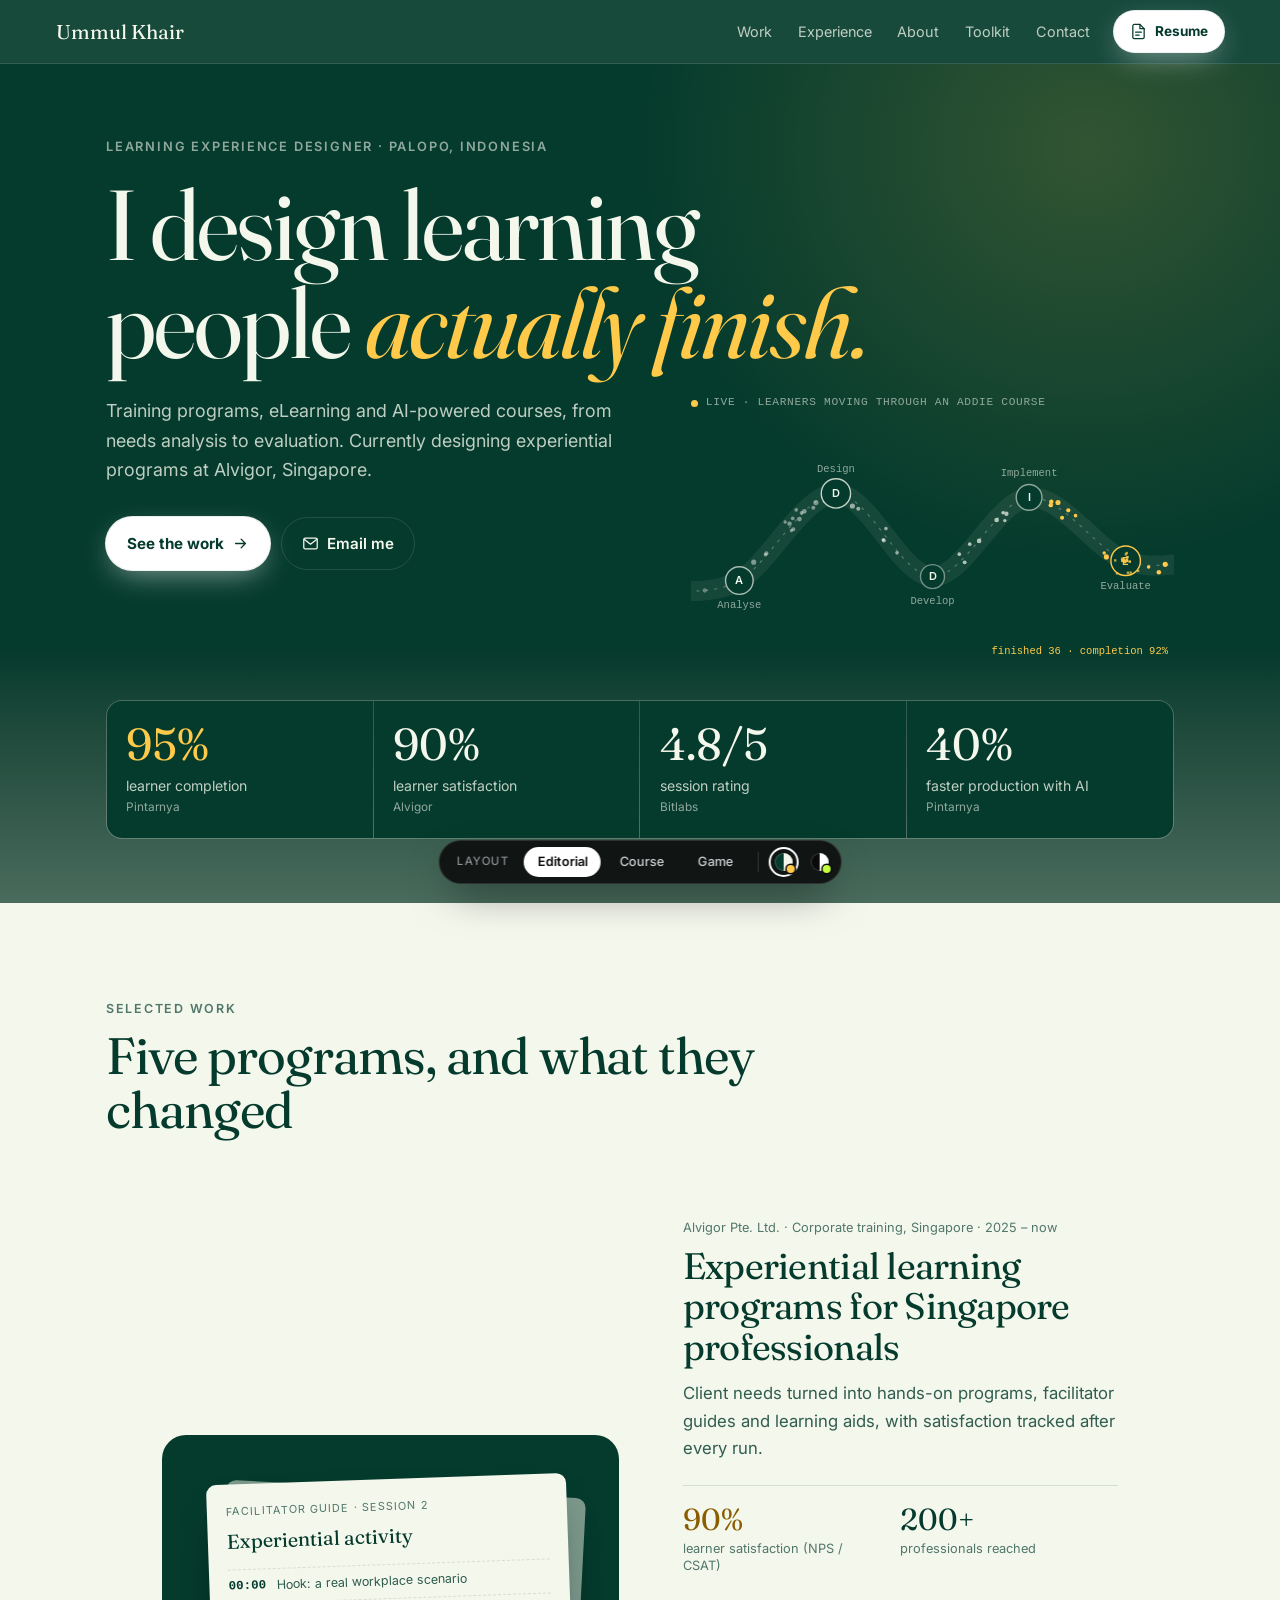
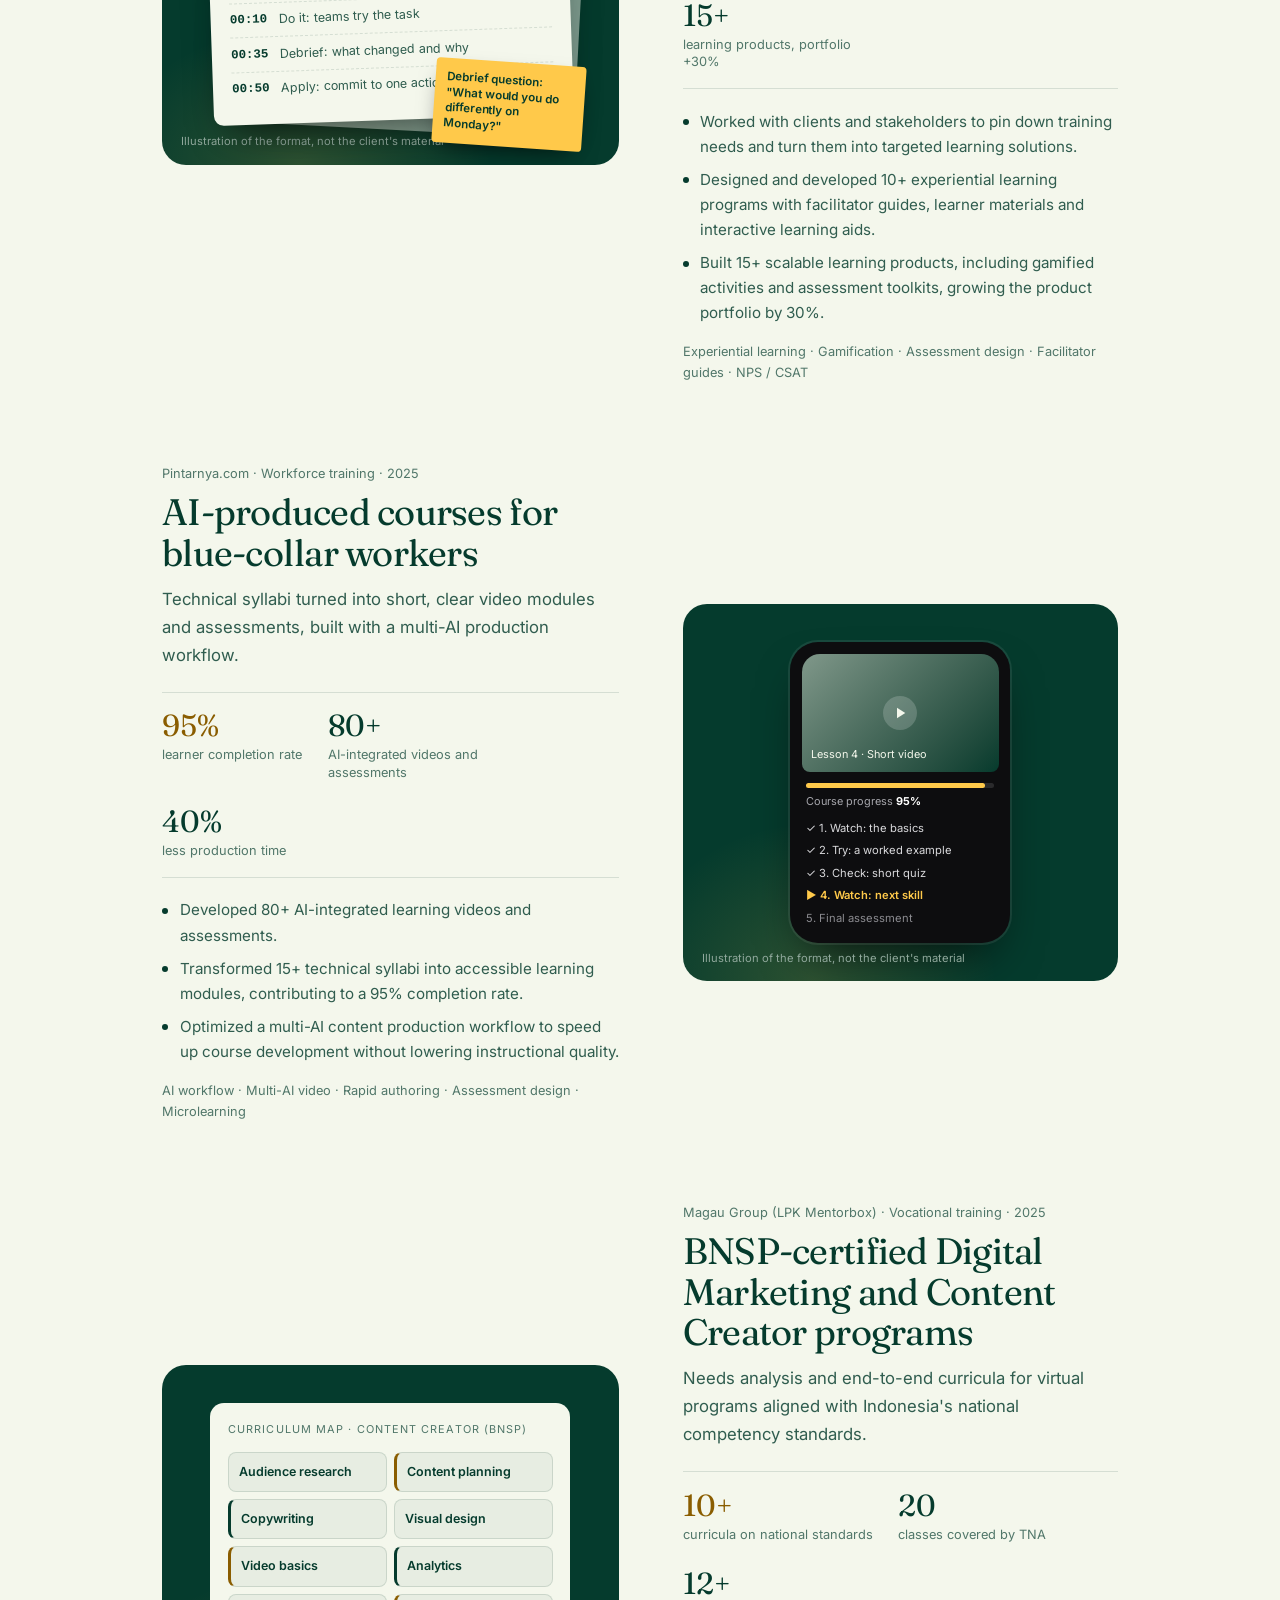
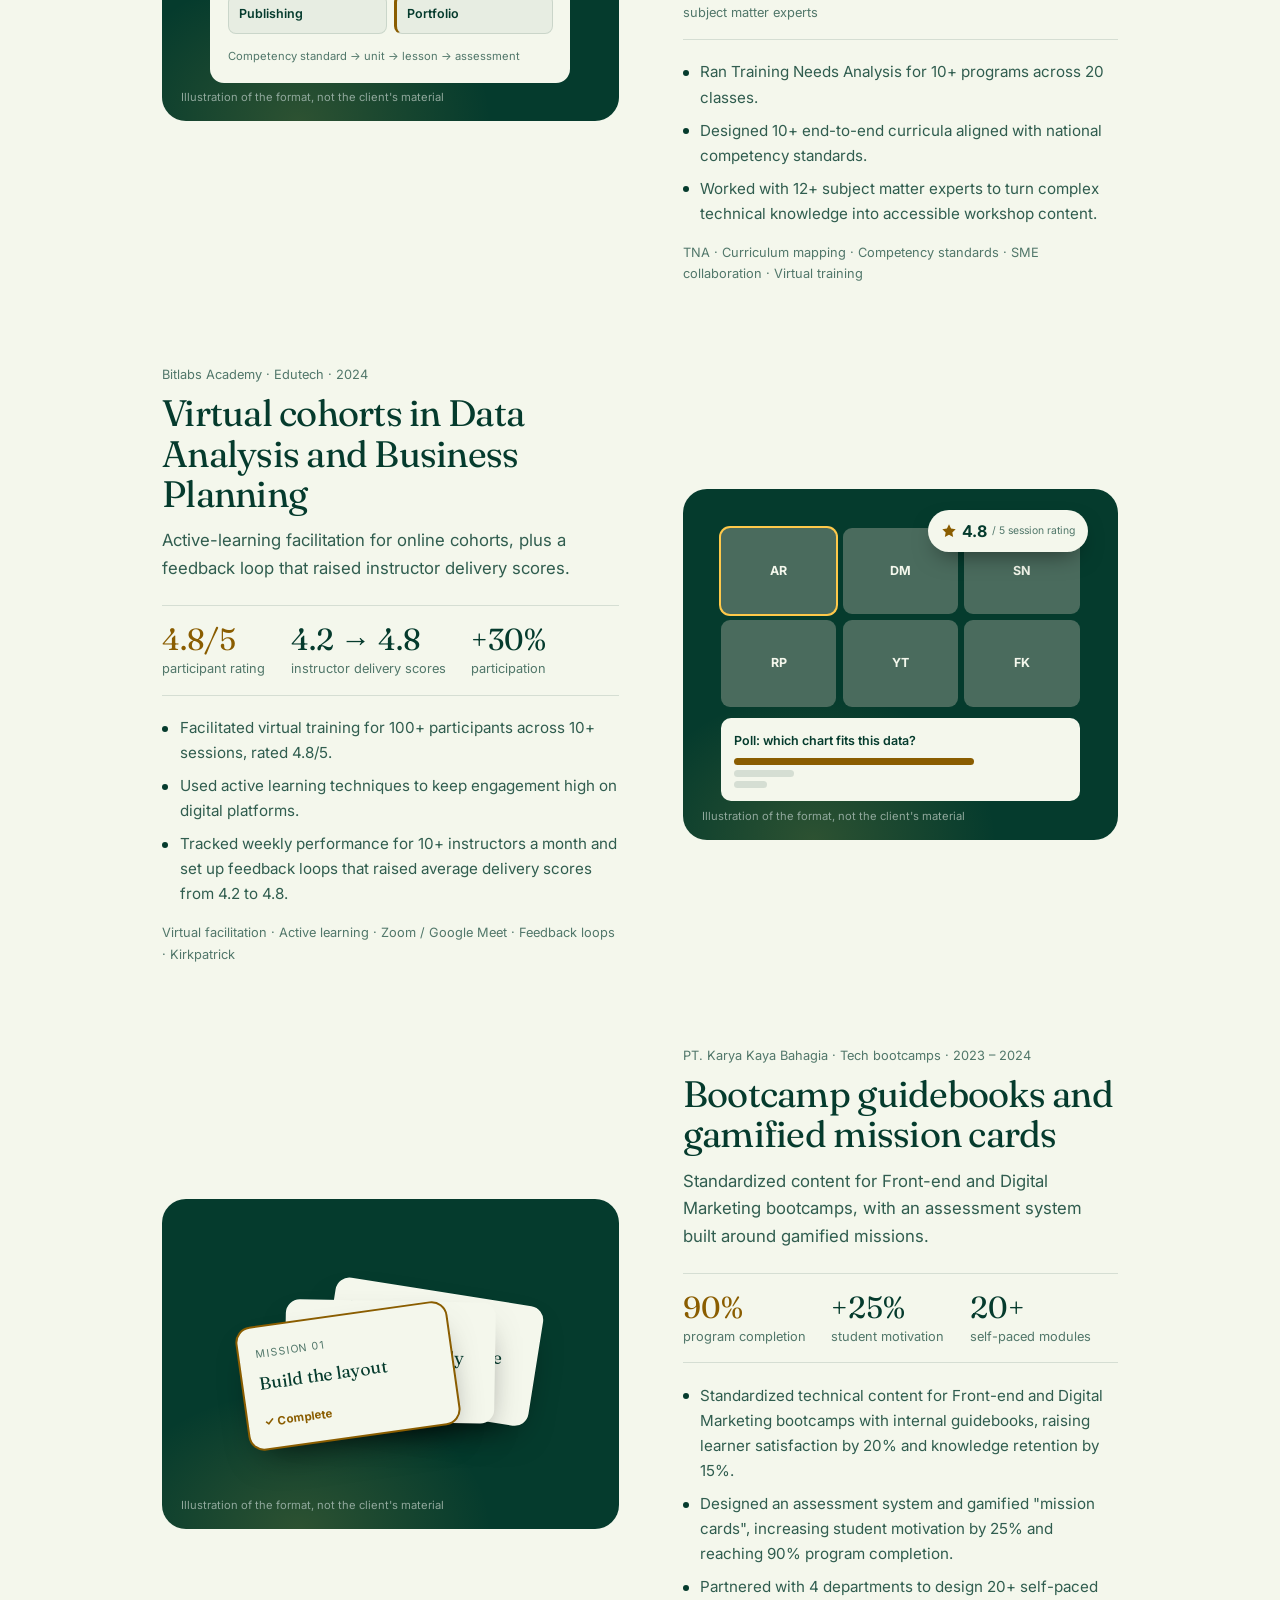
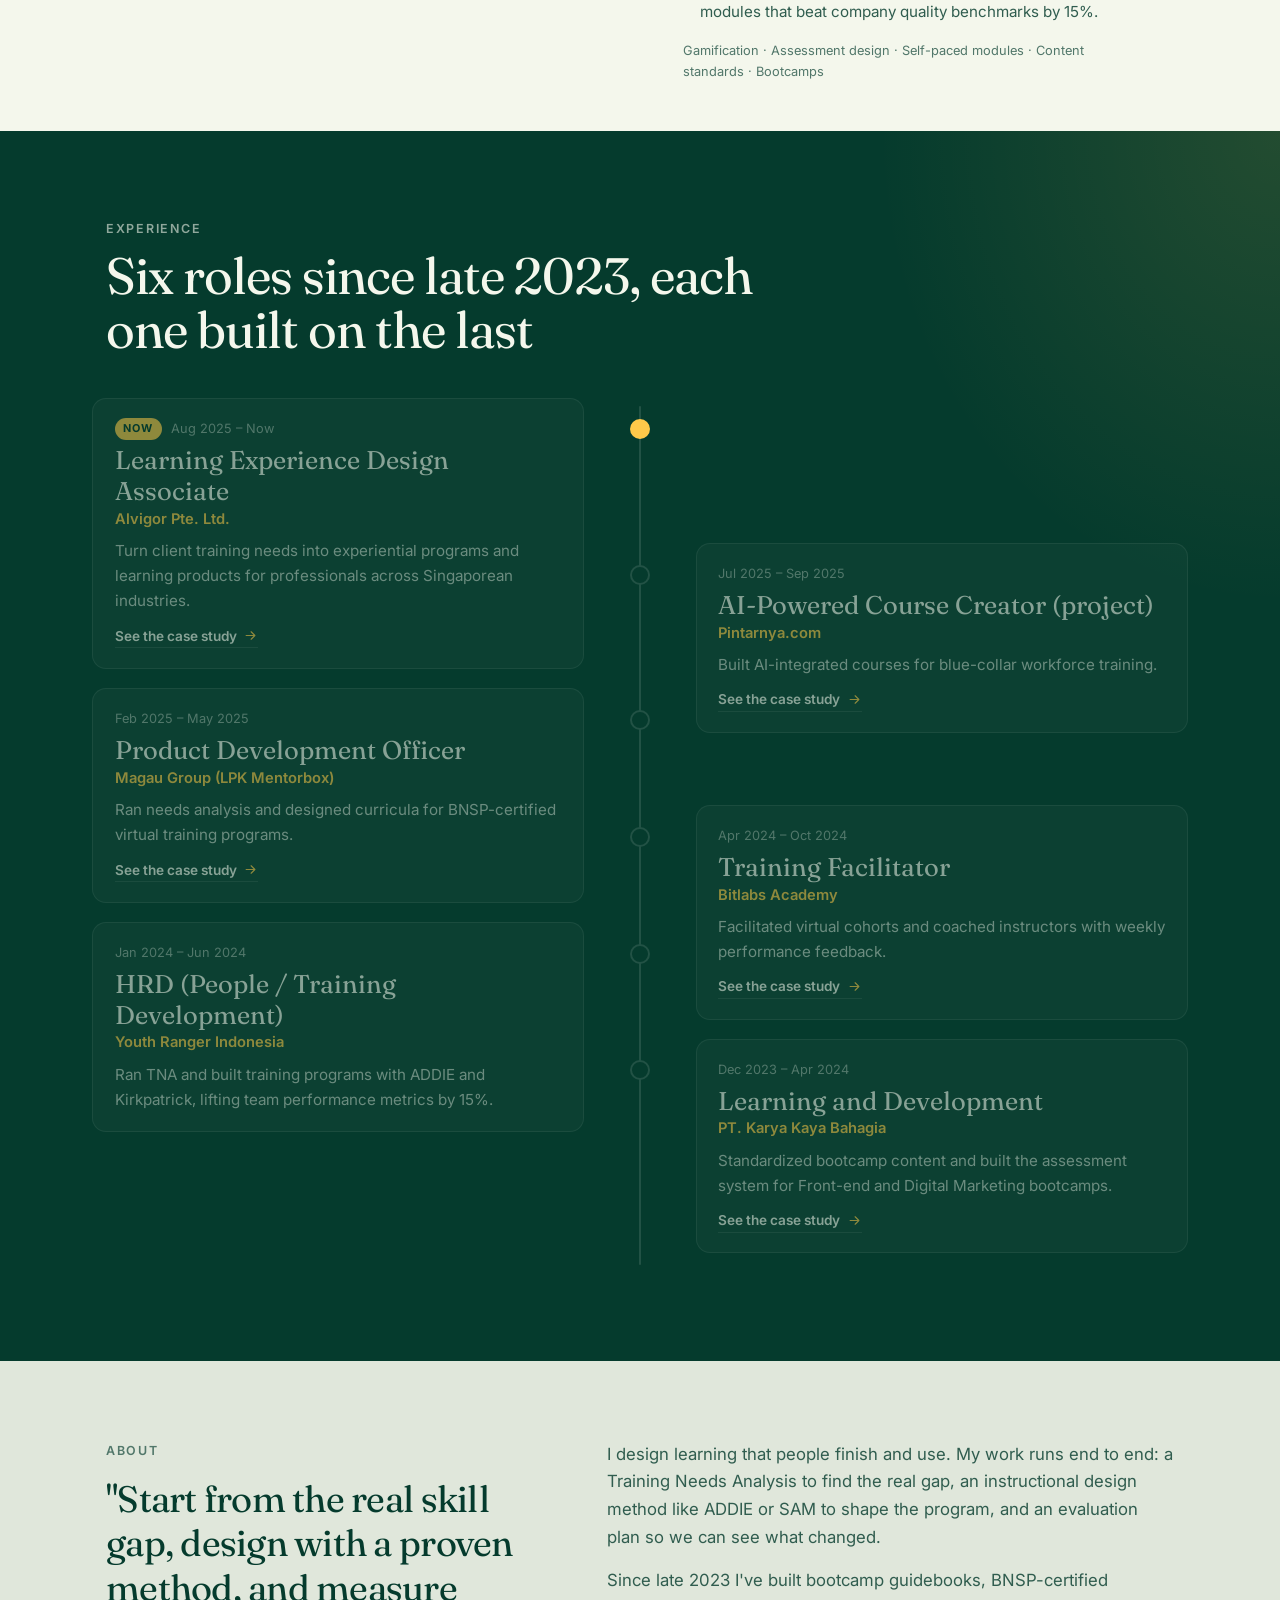
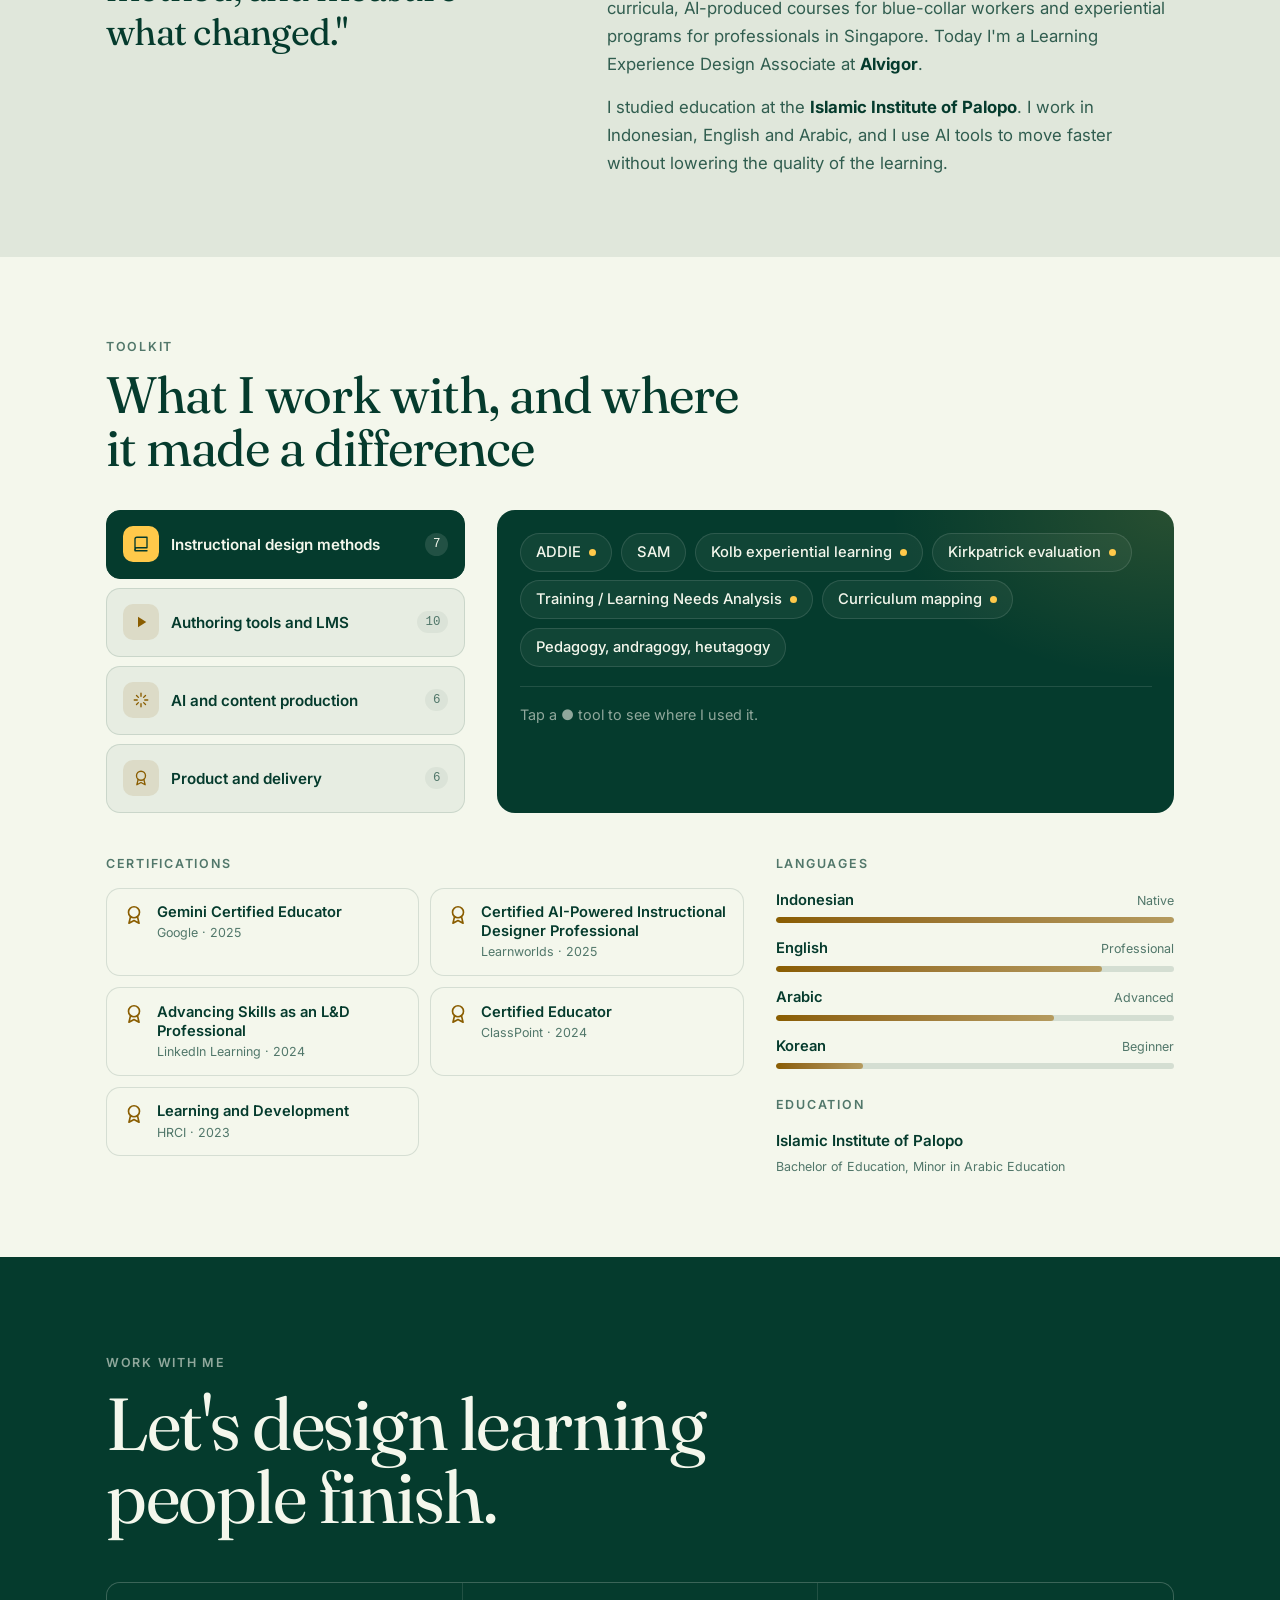
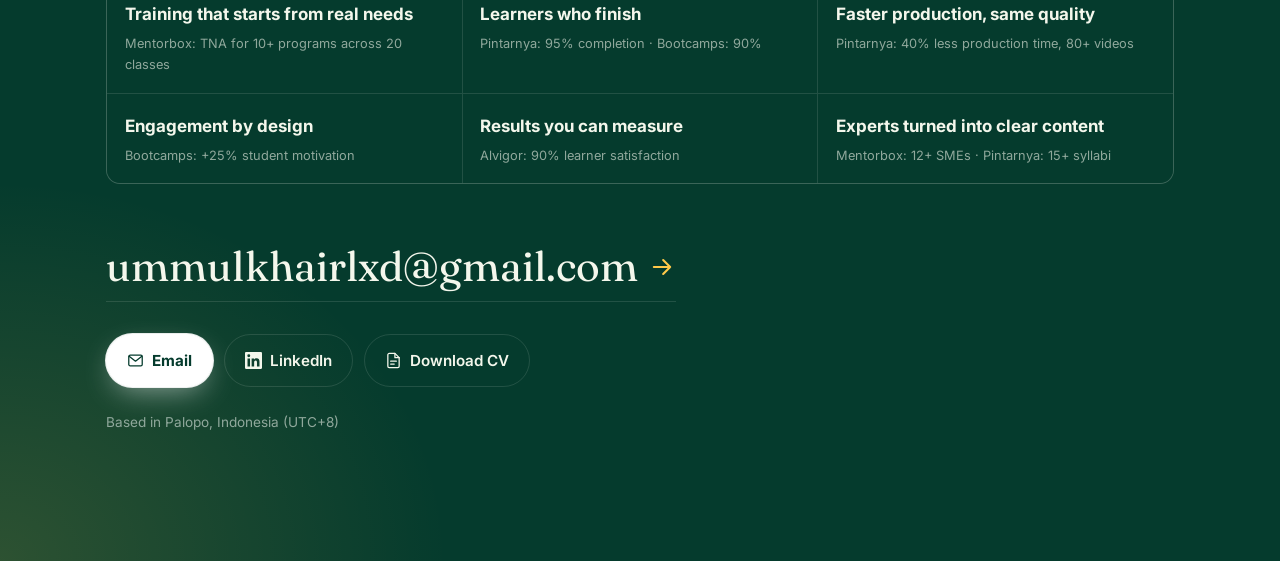
==== commit df7cd8d1: "Make Emerald & Gold the default theme, keep Midnight & White as the second, remove the rest" ====
--- a/index.html
+++ b/index.html
@@ -10,22 +10,22 @@
 <meta property="og:title" content="Ummul Khair | Learning Experience Designer">
 <meta property="og:description" content="Ummul Khair is a learning experience designer who builds training programs, eLearning and AI-powered courses, from needs analysis to evaluation, with 95% completion and 90% learner satisfaction on recent programs.">
 <meta name="theme-color" content="#11261c">
-<script>try{var m=location.search.match(/[?&]palette=([a-z]+)/),p=m?m[1]:localStorage.getItem("palette");if(p)document.documentElement.dataset.palette=p}catch(e){}</script>
+<script>try{var m=location.search.match(/[?&]palette=([a-z]+)/),p=m?m[1]:localStorage.getItem("palette");document.documentElement.dataset.palette=p==="mono"?"mono":"emerald"}catch(e){}</script>
 <link rel="icon" href="favicon.svg" type="image/svg+xml">
 <link rel="preconnect" href="https://fonts.googleapis.com">
 <link rel="preconnect" href="https://fonts.gstatic.com" crossorigin>
 <link href="https://fonts.googleapis.com/css2?family=Fraunces:opsz,wght@9..144,400;9..144,600&family=Inter:wght@400;500;600;700&display=swap" rel="stylesheet">
-<link rel="stylesheet" href="assets/css/tokens.css?v=14">
-<link rel="stylesheet" href="assets/css/editorial.css?v=14">
+<link rel="stylesheet" href="assets/css/tokens.css?v=15">
+<link rel="stylesheet" href="assets/css/editorial.css?v=15">
 </head>
 <body data-page="index">
 <a class="skip" href="#main">Skip to content</a>
 <div id="app" class="editorial"></div>
 <noscript><p style="text-align:center;padding:2rem">This site needs JavaScript to show its content. Email <a href="mailto:ummulkhairlxd@gmail.com">ummulkhairlxd@gmail.com</a>.</p></noscript>
-<script src="assets/js/content.js?v=14" defer></script>
-<script src="assets/js/kit.js?v=14" defer></script>
-<script src="assets/js/editorial.js?v=14" defer></script>
-<script src="assets/js/pathfx.js?v=14" defer></script>
-<script src="assets/js/switcher.js?v=14" defer></script>
+<script src="assets/js/content.js?v=15" defer></script>
+<script src="assets/js/kit.js?v=15" defer></script>
+<script src="assets/js/editorial.js?v=15" defer></script>
+<script src="assets/js/pathfx.js?v=15" defer></script>
+<script src="assets/js/switcher.js?v=15" defer></script>
 </body>
 </html>
--- a/assets/css/tokens.css
+++ b/assets/css/tokens.css
@@ -1,13 +1,6 @@
 /* Shared colour themes for every layout. Each palette: ~90% a dark and a light colour, ~10% one accent.
-   --sig-d is the accent on dark surfaces, --sig-l the accent on light ones. Switch with data-palette on <html>. */
-:root,:root[data-palette="forest"]{--dark:#11261c;--light:#ece3d0;--sig-d:#b08cff;--sig-l:#6a2fe0;--d-head:#efe6d2;--d-text:#b9b39f;--d-dim:#82907f;--l-head:#14301f;--l-text:#3f4a3e;--l-dim:#6f7763}
-:root[data-palette="navy"]{--dark:#0f1b33;--light:#f3ead8;--sig-d:#ff7a66;--sig-l:#d24a33;--d-head:#f3ead8;--d-text:#b8bccb;--d-dim:#7f88a0;--l-head:#0f1b33;--l-text:#3e4659;--l-dim:#6e7486}
-:root[data-palette="mulberry"]{--dark:#3d1a2a;--light:#fbedf1;--sig-d:#e8b07a;--sig-l:#94592a;--d-head:#fbedf1;--d-text:#e2c3cf;--d-dim:#b38f9e;--l-head:#3d1a2a;--l-text:#5c3444;--l-dim:#7d5666}
-:root[data-palette="indigo"]{--dark:#15104a;--light:#efedff;--sig-d:#ff5cad;--sig-l:#c8166e;--d-head:#efedff;--d-text:#bfbcd7;--d-dim:#9390b3;--l-head:#15104a;--l-text:#3c386b;--l-dim:#68648f}
-:root[data-palette="ocean"]{--dark:#06293a;--light:#e5f5f2;--sig-d:#ff8a3d;--sig-l:#b8400b;--d-head:#e5f5f2;--d-text:#b4c8ca;--d-dim:#879fa5;--l-head:#06293a;--l-text:#2e4e5b;--l-dim:#526e79}
-:root[data-palette="plum"]{--dark:#2b0e30;--light:#fcedf4;--sig-d:#3ee6ff;--sig-l:#0b6f86;--d-head:#fcedf4;--d-text:#cebcc9;--d-dim:#a48fa2;--l-head:#2b0e30;--l-text:#513653;--l-dim:#7a637a}
-:root[data-palette="emerald"]{--dark:#053b2d;--light:#f4f7ec;--sig-d:#ffc94a;--sig-l:#8a5d00;--d-head:#f4f7ec;--d-text:#bfcec2;--d-dim:#90a89c;--l-head:#053b2d;--l-text:#305d4f;--l-dim:#51776a}
-:root[data-palette="raspberry"]{--dark:#5c0f3d;--light:#fff0e8;--sig-d:#ffc53d;--sig-l:#9a5200;--d-head:#fff0e8;--d-text:#dbbfc2;--d-dim:#bb92a0;--l-head:#5c0f3d;--l-text:#79385c;--l-dim:#935c77}
+   --sig-d is the accent on dark surfaces, --sig-l the accent on light ones. Emerald & Ivory with gold is the default; Midnight & White (data-palette="mono") is the second theme. */
+:root,:root[data-palette="emerald"]{--dark:#053b2d;--light:#f4f7ec;--sig-d:#ffc94a;--sig-l:#8a5d00;--d-head:#f4f7ec;--d-text:#bfcec2;--d-dim:#90a89c;--l-head:#053b2d;--l-text:#305d4f;--l-dim:#51776a}
 :root[data-palette="mono"]{--dark:#0a0a0b;--light:#ffffff;--sig-d:#c6ff3d;--sig-l:#4d7c0f;--d-head:#f5f5f5;--d-text:#a8a8ad;--d-dim:#707076;--l-head:#0a0a0b;--l-text:#3b3b40;--l-dim:#76767c}
 :root{
   --m2:color-mix(in oklab,var(--dark) 72%,var(--light));
@@ -51,11 +44,11 @@
 @media (prefers-reduced-motion:reduce){.lp-cap i{animation:none}}
 
 /* Emerald theme: buttons are a bright white that stands out on the green; pink stays the accent everywhere else */
-:root[data-palette="emerald"]{--btn:#ffffff;--btn-ink:#053b2d;--btn-glow:0 0 0 1px rgba(255,255,255,.9),0 10px 30px -8px rgba(255,255,255,.55)}
-:root[data-palette="emerald"] :is(.e-btn.accent,.c-top .btn.primary,.intro .btn.primary,.cert .btn.primary,.gbtn.accent,.m-links a:first-child,.c-primary,.tb-cv){
+:root:not([data-palette="mono"]){--btn:#ffffff;--btn-ink:#053b2d;--btn-glow:0 0 0 1px rgba(255,255,255,.9),0 10px 30px -8px rgba(255,255,255,.55)}
+:root:not([data-palette="mono"]) :is(.e-btn.accent,.c-top .btn.primary,.intro .btn.primary,.cert .btn.primary,.gbtn.accent,.m-links a:first-child,.c-primary,.tb-cv){
   background:var(--btn);border-color:var(--btn);color:var(--btn-ink);box-shadow:var(--btn-glow);font-weight:700}
-:root[data-palette="emerald"] .gbtn.accent{box-shadow:0 4px 0 #b8cbbf,0 0 28px -6px rgba(255,255,255,.6)}
-:root[data-palette="emerald"] :is(.e-btn.accent,.c-top .btn.primary,.intro .btn.primary,.cert .btn.primary,.gbtn.accent,.m-links a:first-child,.c-primary,.tb-cv):hover{background:#fff;filter:none;box-shadow:0 0 0 1px #fff,0 14px 36px -8px rgba(255,255,255,.75)}
+:root:not([data-palette="mono"]) .gbtn.accent{box-shadow:0 4px 0 #b8cbbf,0 0 28px -6px rgba(255,255,255,.6)}
+:root:not([data-palette="mono"]) :is(.e-btn.accent,.c-top .btn.primary,.intro .btn.primary,.cert .btn.primary,.gbtn.accent,.m-links a:first-child,.c-primary,.tb-cv):hover{background:#fff;filter:none;box-shadow:0 0 0 1px #fff,0 14px 36px -8px rgba(255,255,255,.75)}
 /* white buttons that sit on a light surface get an emerald outline so they still stand out */
-:root[data-palette="emerald"] :is(.btn.primary,.g-card .gbtn.accent):not(.c-top .btn.primary):not(.intro .btn.primary):not(.cert .btn.primary){
+:root:not([data-palette="mono"]) :is(.btn.primary,.g-card .gbtn.accent):not(.c-top .btn.primary):not(.intro .btn.primary):not(.cert .btn.primary){
   background:#fff;border:1.5px solid var(--dark);color:var(--dark);font-weight:700;box-shadow:0 4px 0 var(--dark),0 10px 24px -12px rgba(5,59,45,.45)}
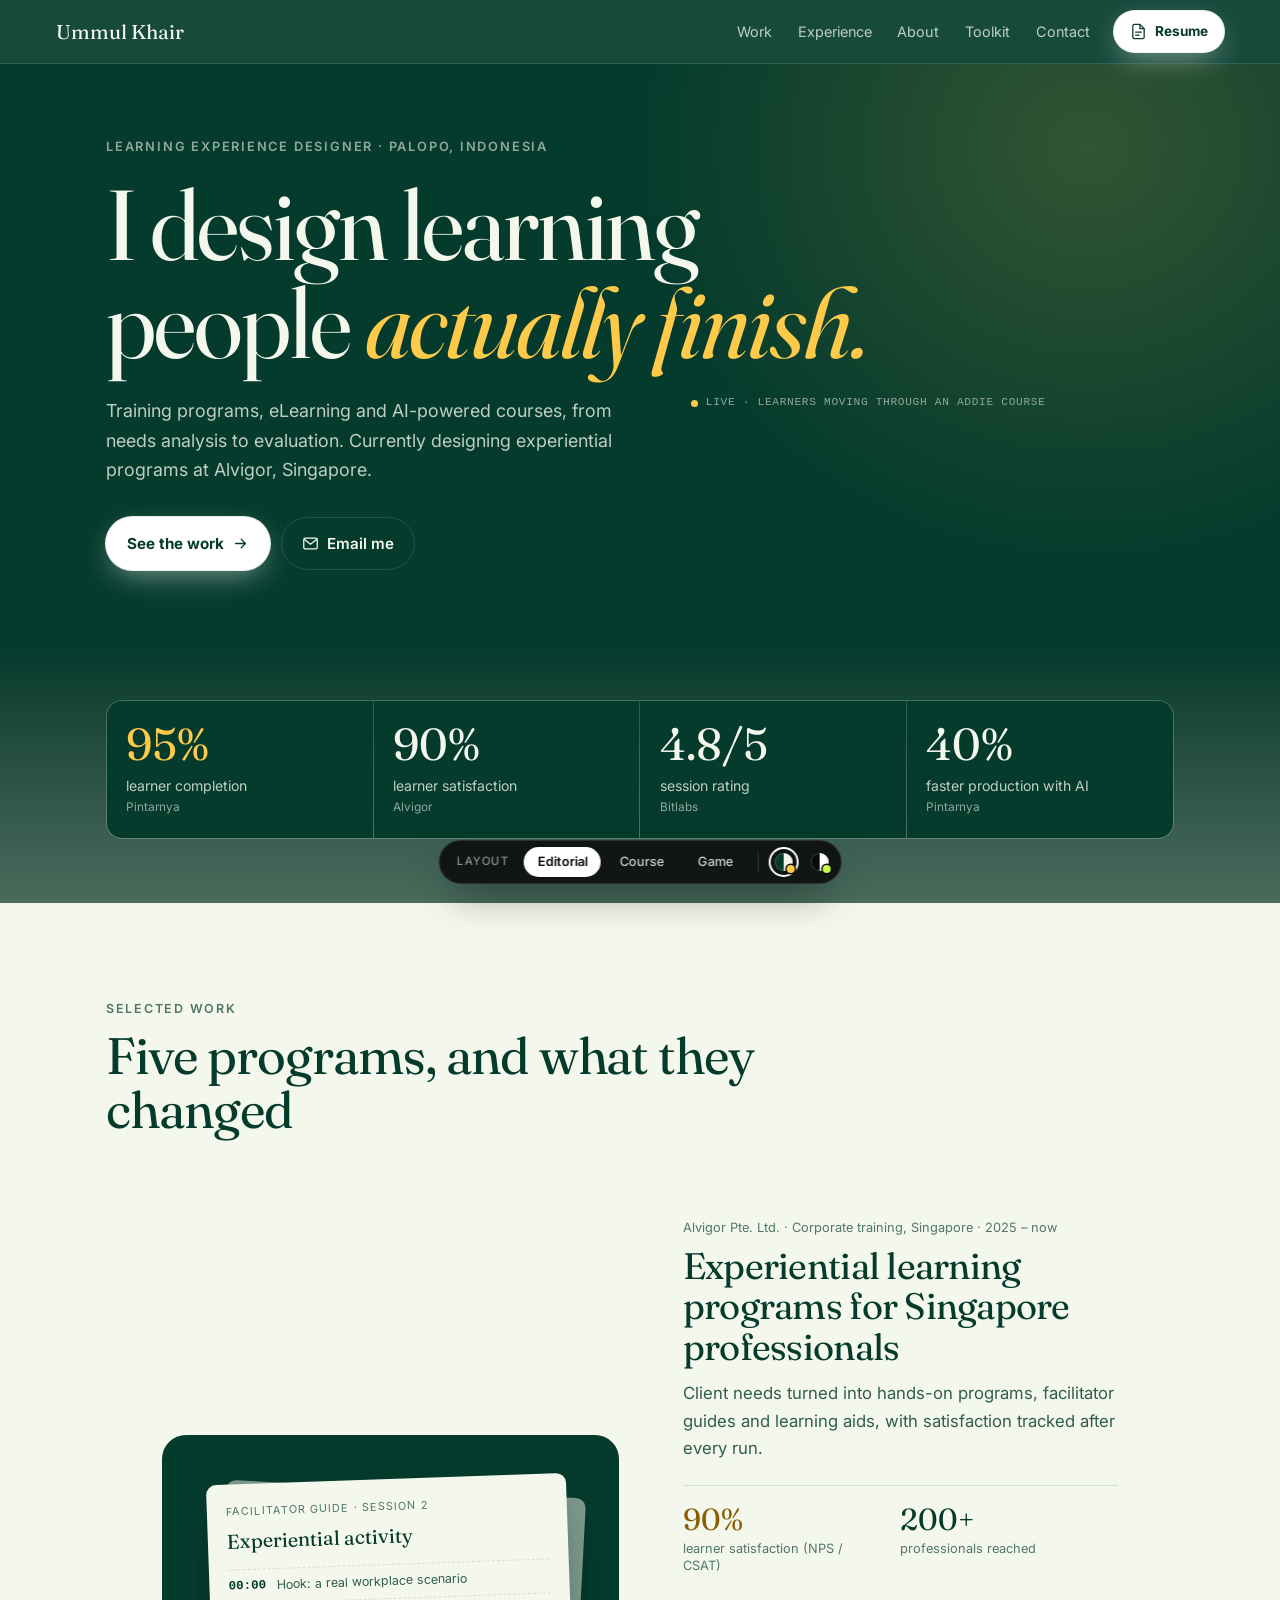
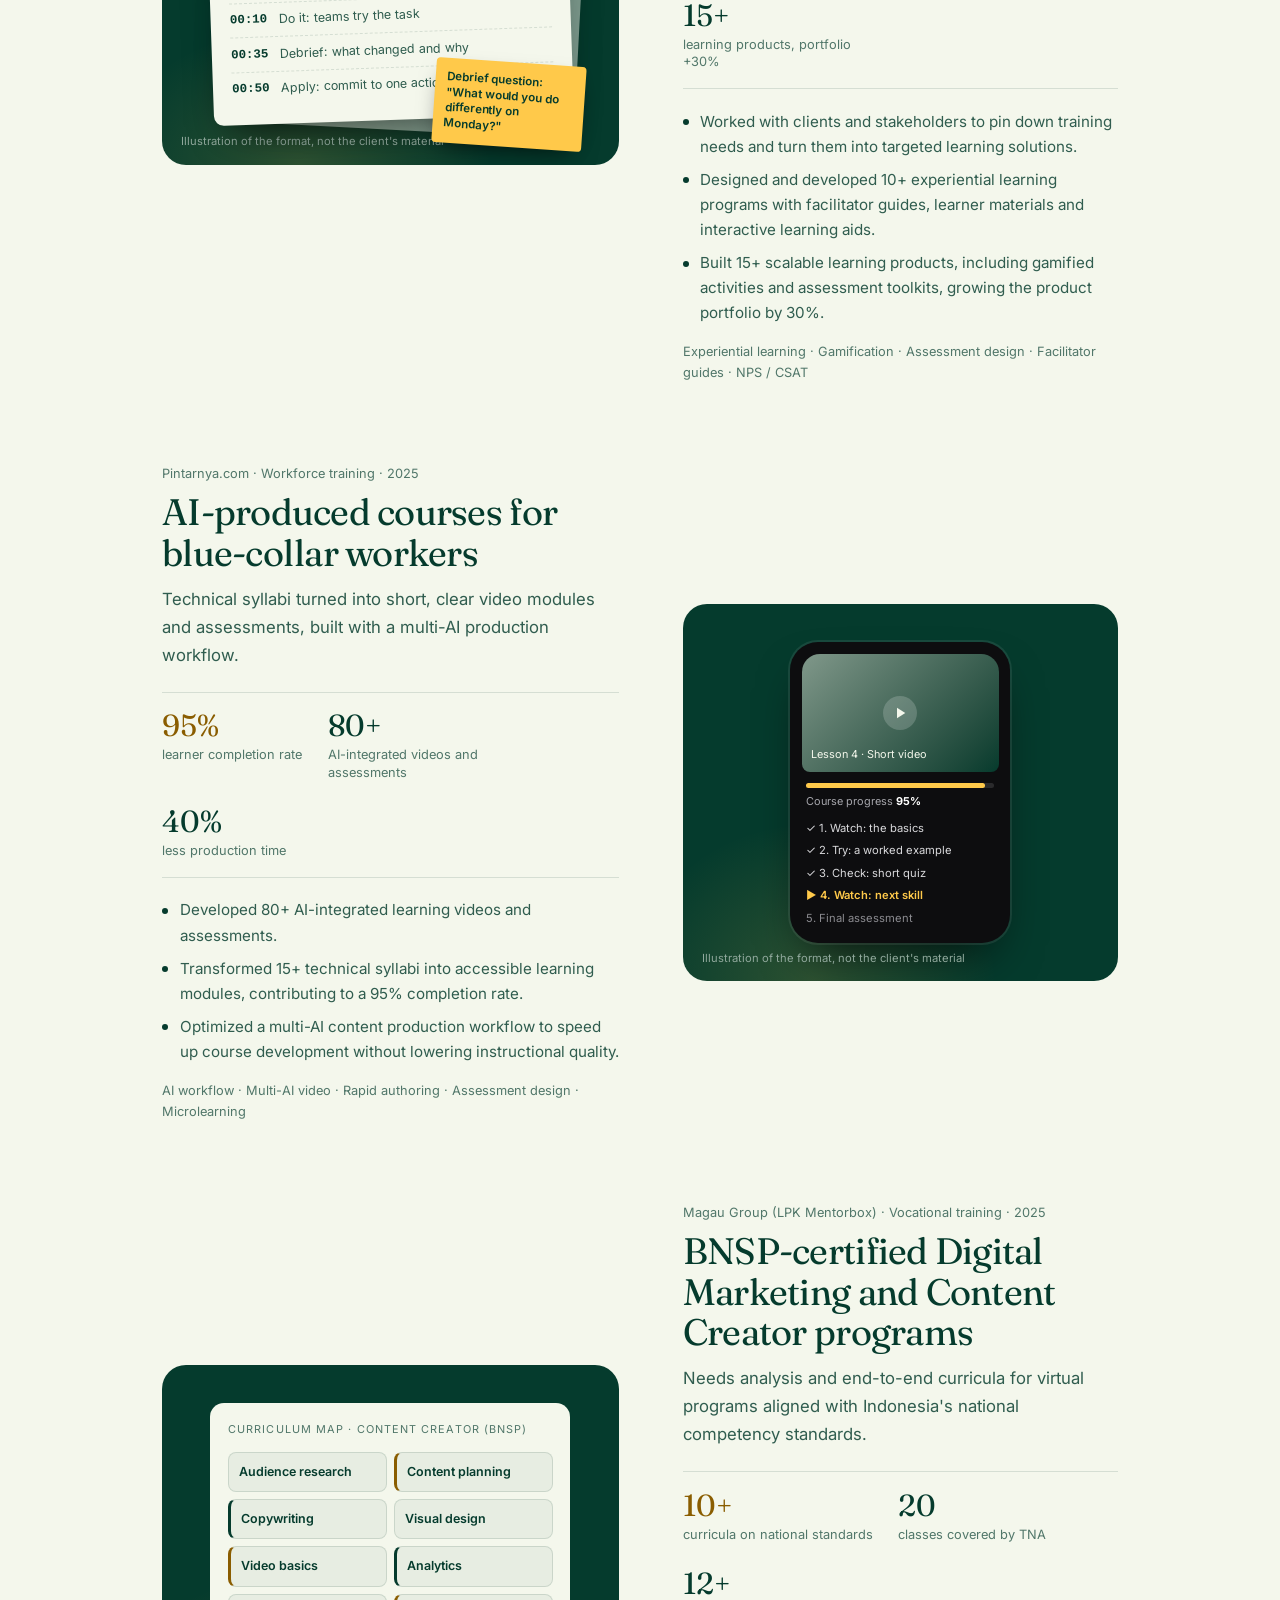
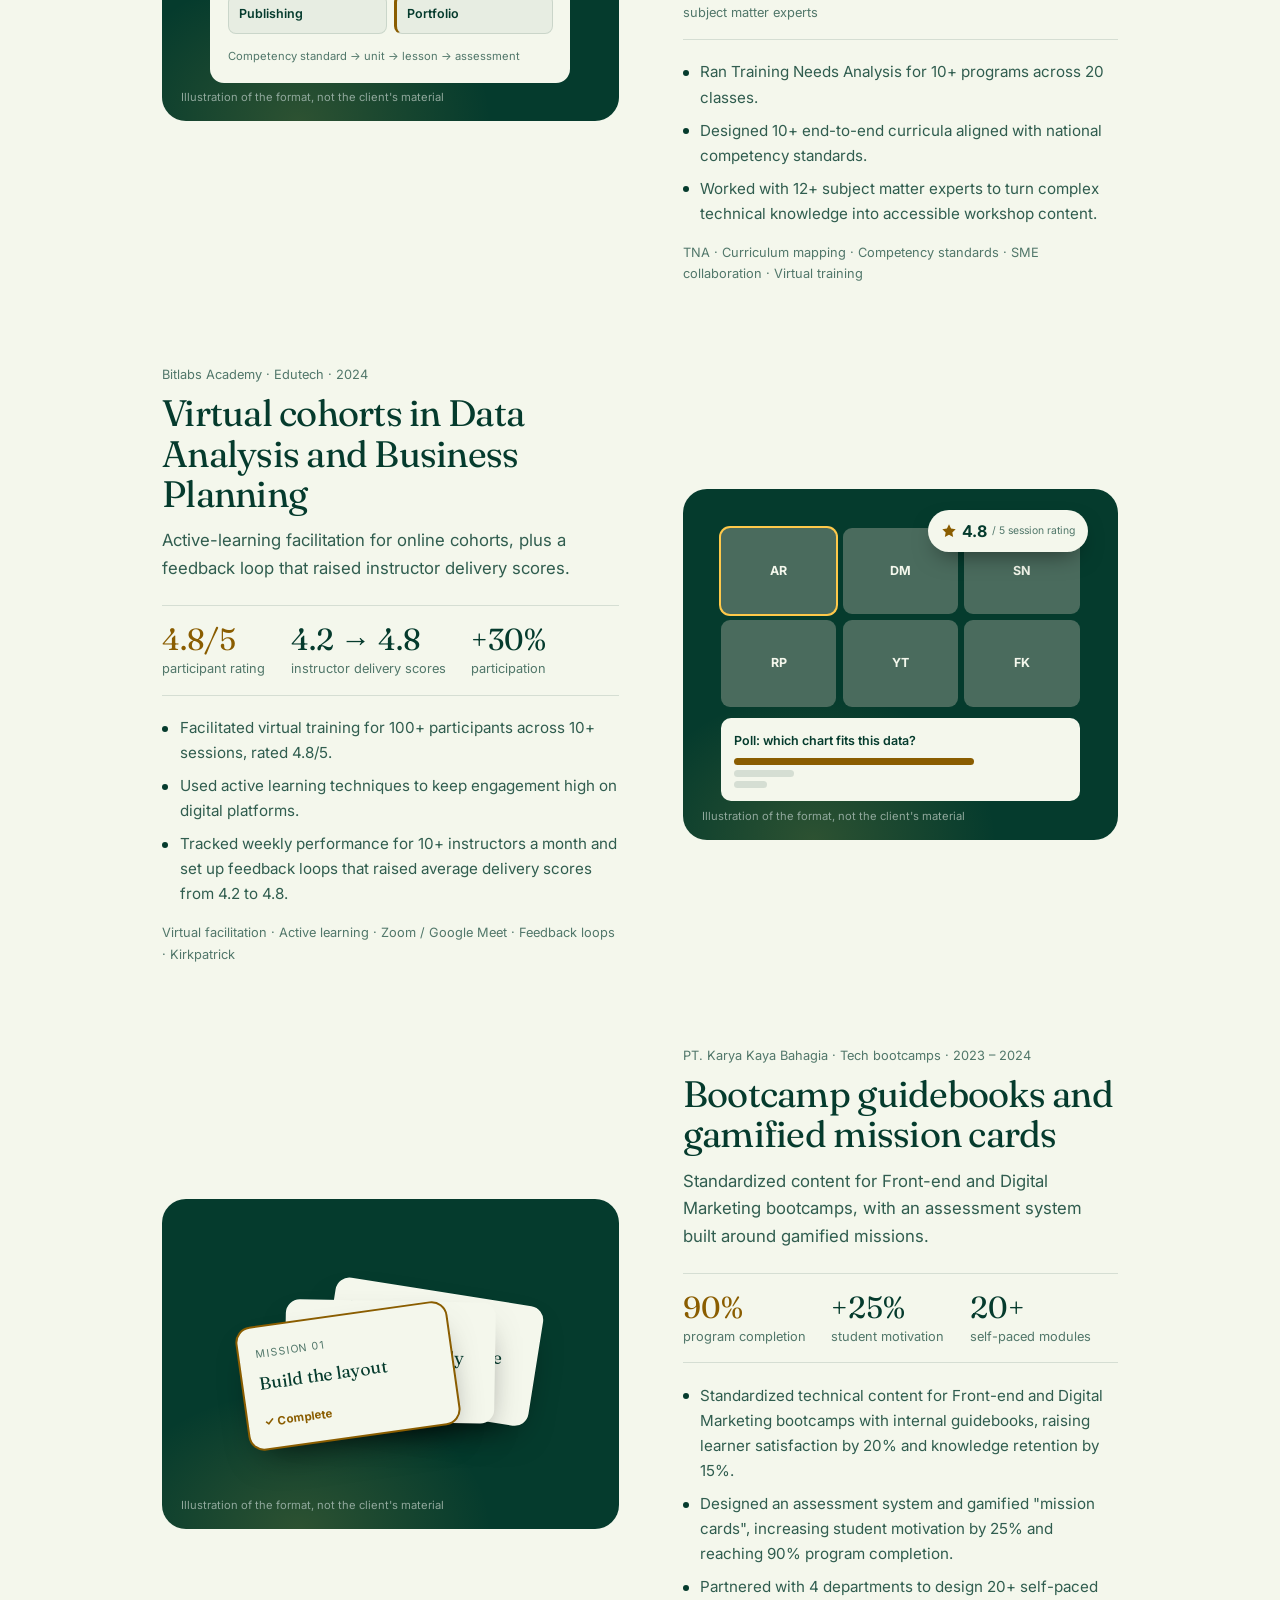
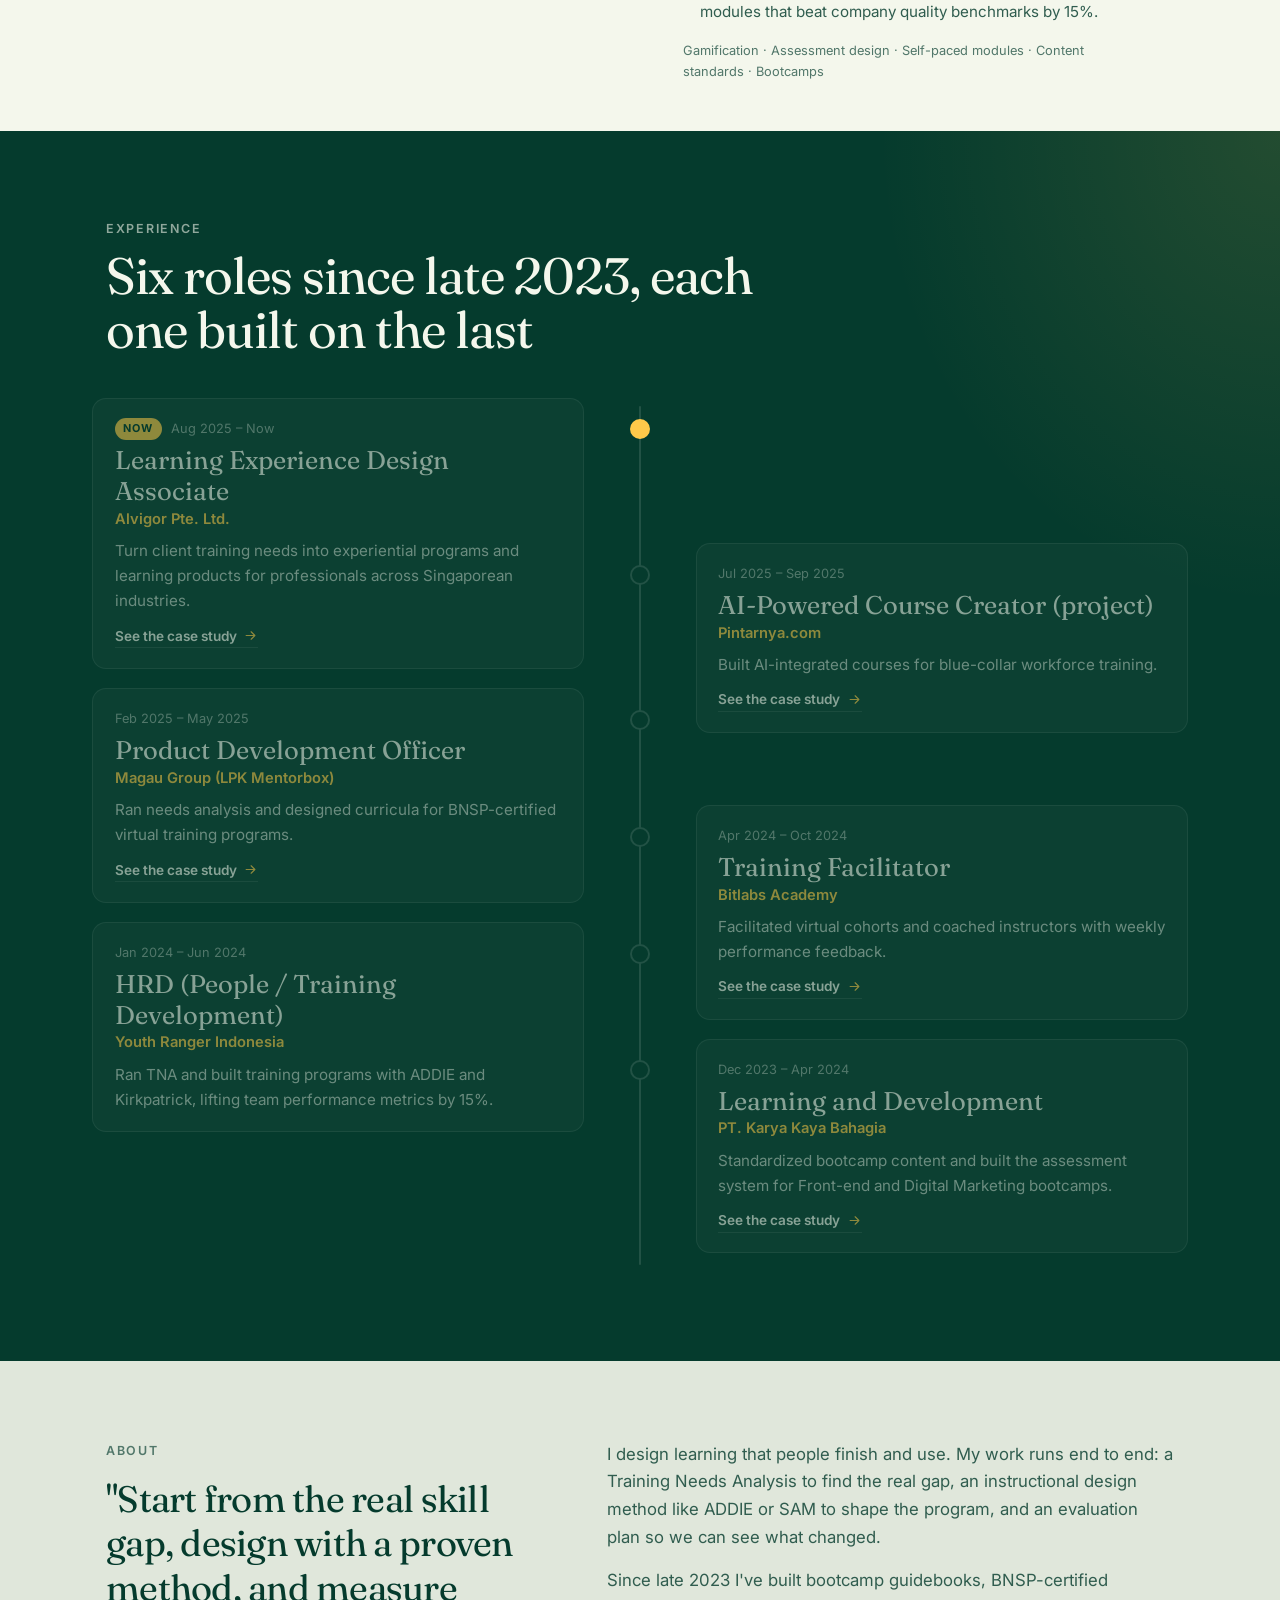
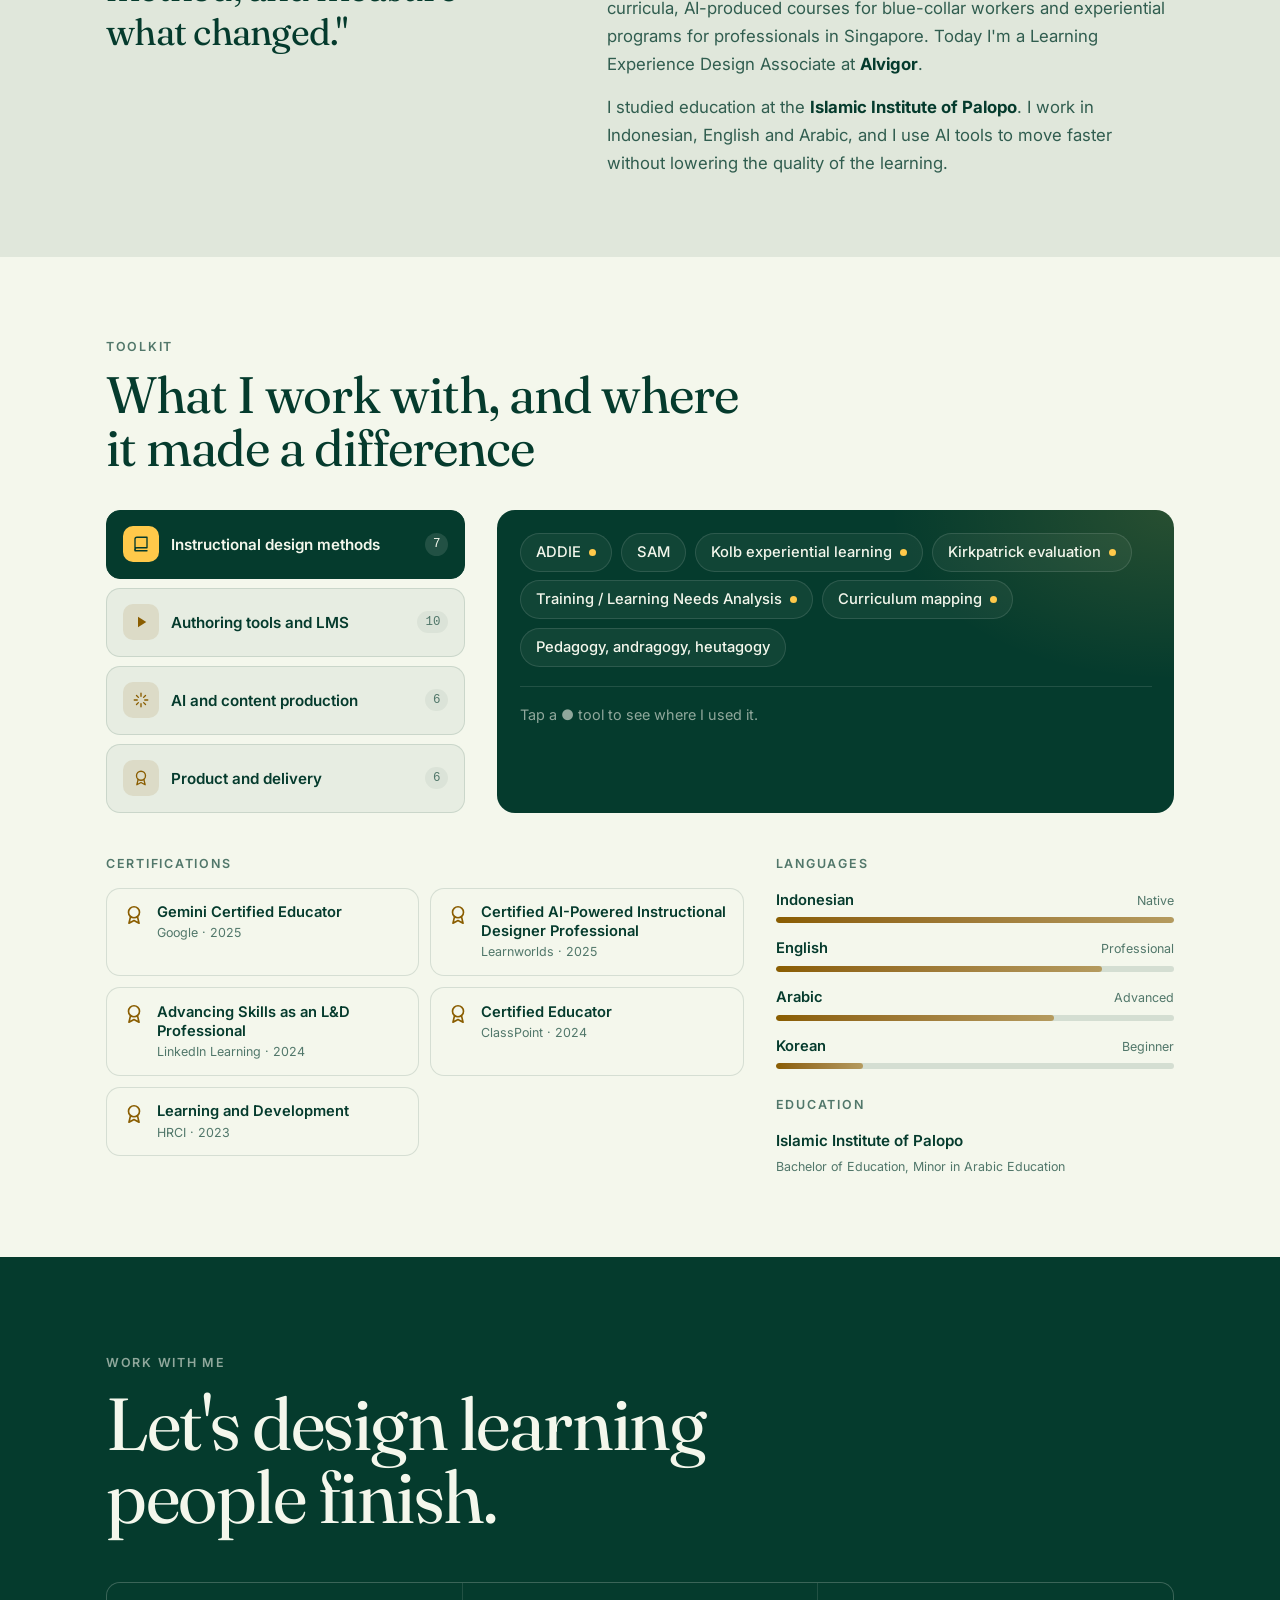
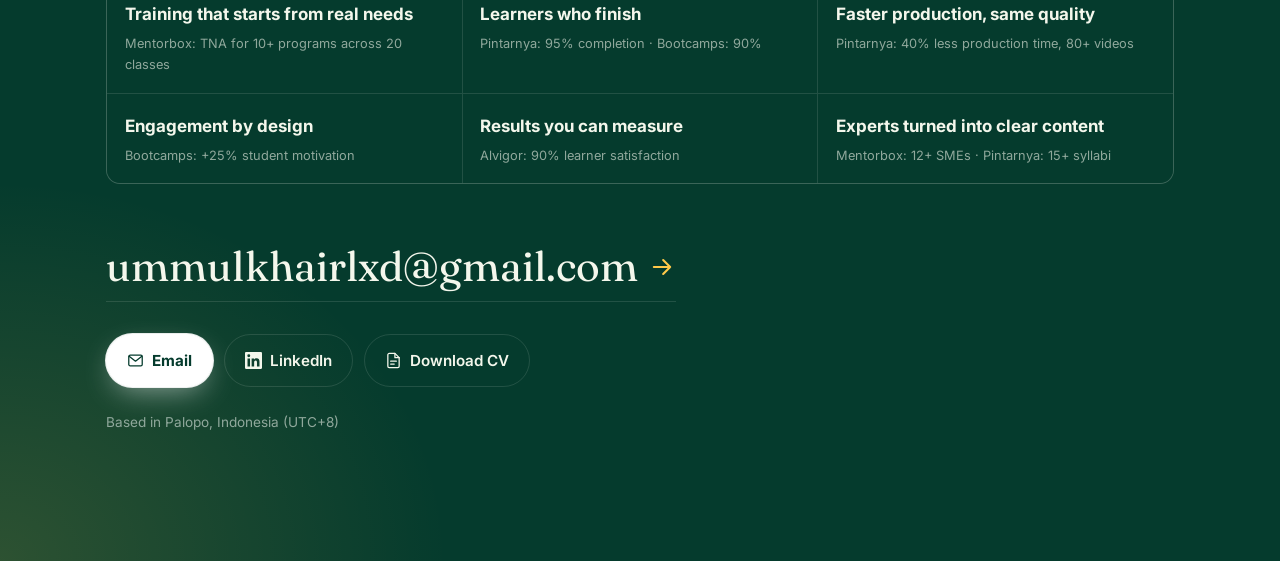
==== commit 4e3740df: "Always open in Emerald; stop remembering the last theme picked" ====
--- a/index.html
+++ b/index.html
@@ -10,22 +10,22 @@
 <meta property="og:title" content="Ummul Khair | Learning Experience Designer">
 <meta property="og:description" content="Ummul Khair is a learning experience designer who builds training programs, eLearning and AI-powered courses, from needs analysis to evaluation, with 95% completion and 90% learner satisfaction on recent programs.">
 <meta name="theme-color" content="#11261c">
-<script>try{var m=location.search.match(/[?&]palette=([a-z]+)/),p=m?m[1]:localStorage.getItem("palette");document.documentElement.dataset.palette=p==="mono"?"mono":"emerald"}catch(e){}</script>
+<script>try{localStorage.removeItem("palette")}catch(e){}document.documentElement.dataset.palette=/[?&]palette=mono(&|$)/.test(location.search)?"mono":"emerald"</script>
 <link rel="icon" href="favicon.svg" type="image/svg+xml">
 <link rel="preconnect" href="https://fonts.googleapis.com">
 <link rel="preconnect" href="https://fonts.gstatic.com" crossorigin>
 <link href="https://fonts.googleapis.com/css2?family=Fraunces:opsz,wght@9..144,400;9..144,600&family=Inter:wght@400;500;600;700&display=swap" rel="stylesheet">
-<link rel="stylesheet" href="assets/css/tokens.css?v=15">
-<link rel="stylesheet" href="assets/css/editorial.css?v=15">
+<link rel="stylesheet" href="assets/css/tokens.css?v=16">
+<link rel="stylesheet" href="assets/css/editorial.css?v=16">
 </head>
 <body data-page="index">
 <a class="skip" href="#main">Skip to content</a>
 <div id="app" class="editorial"></div>
 <noscript><p style="text-align:center;padding:2rem">This site needs JavaScript to show its content. Email <a href="mailto:ummulkhairlxd@gmail.com">ummulkhairlxd@gmail.com</a>.</p></noscript>
-<script src="assets/js/content.js?v=15" defer></script>
-<script src="assets/js/kit.js?v=15" defer></script>
-<script src="assets/js/editorial.js?v=15" defer></script>
-<script src="assets/js/pathfx.js?v=15" defer></script>
-<script src="assets/js/switcher.js?v=15" defer></script>
+<script src="assets/js/content.js?v=16" defer></script>
+<script src="assets/js/kit.js?v=16" defer></script>
+<script src="assets/js/editorial.js?v=16" defer></script>
+<script src="assets/js/pathfx.js?v=16" defer></script>
+<script src="assets/js/switcher.js?v=16" defer></script>
 </body>
 </html>
